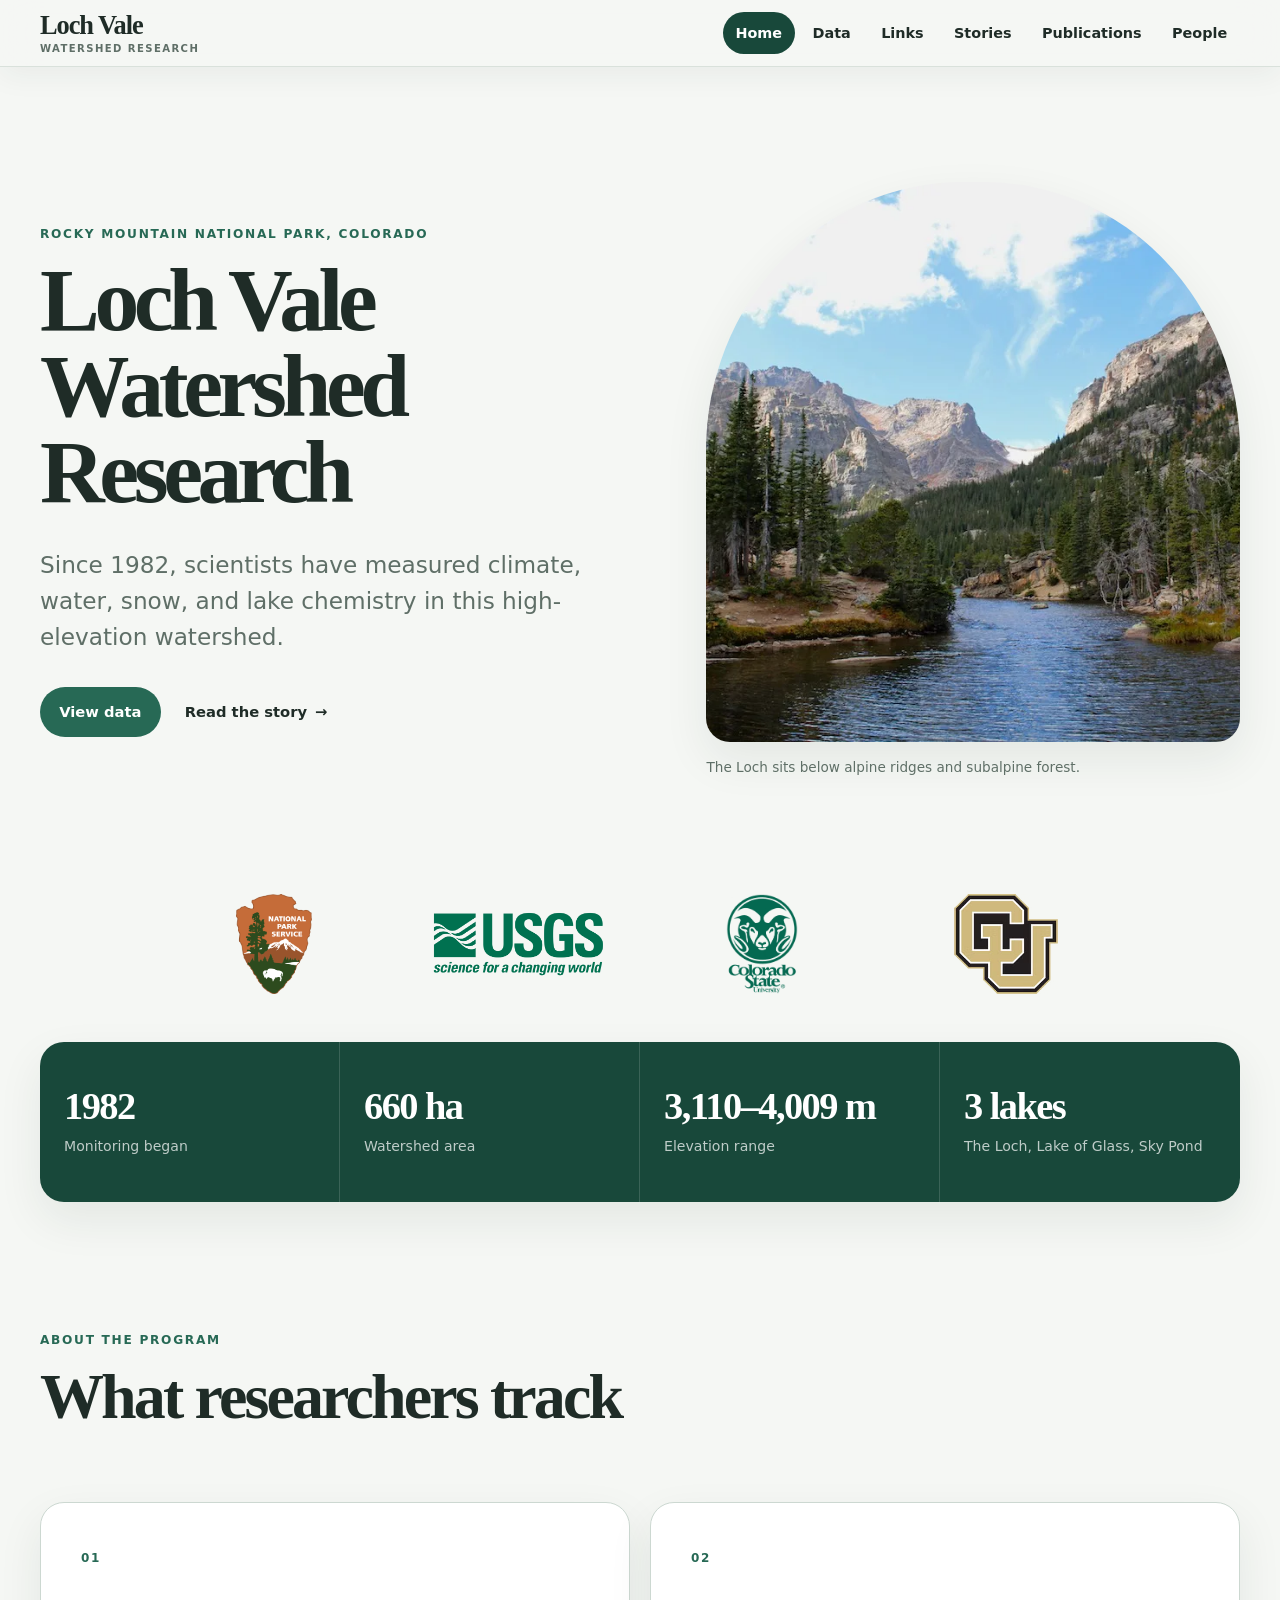
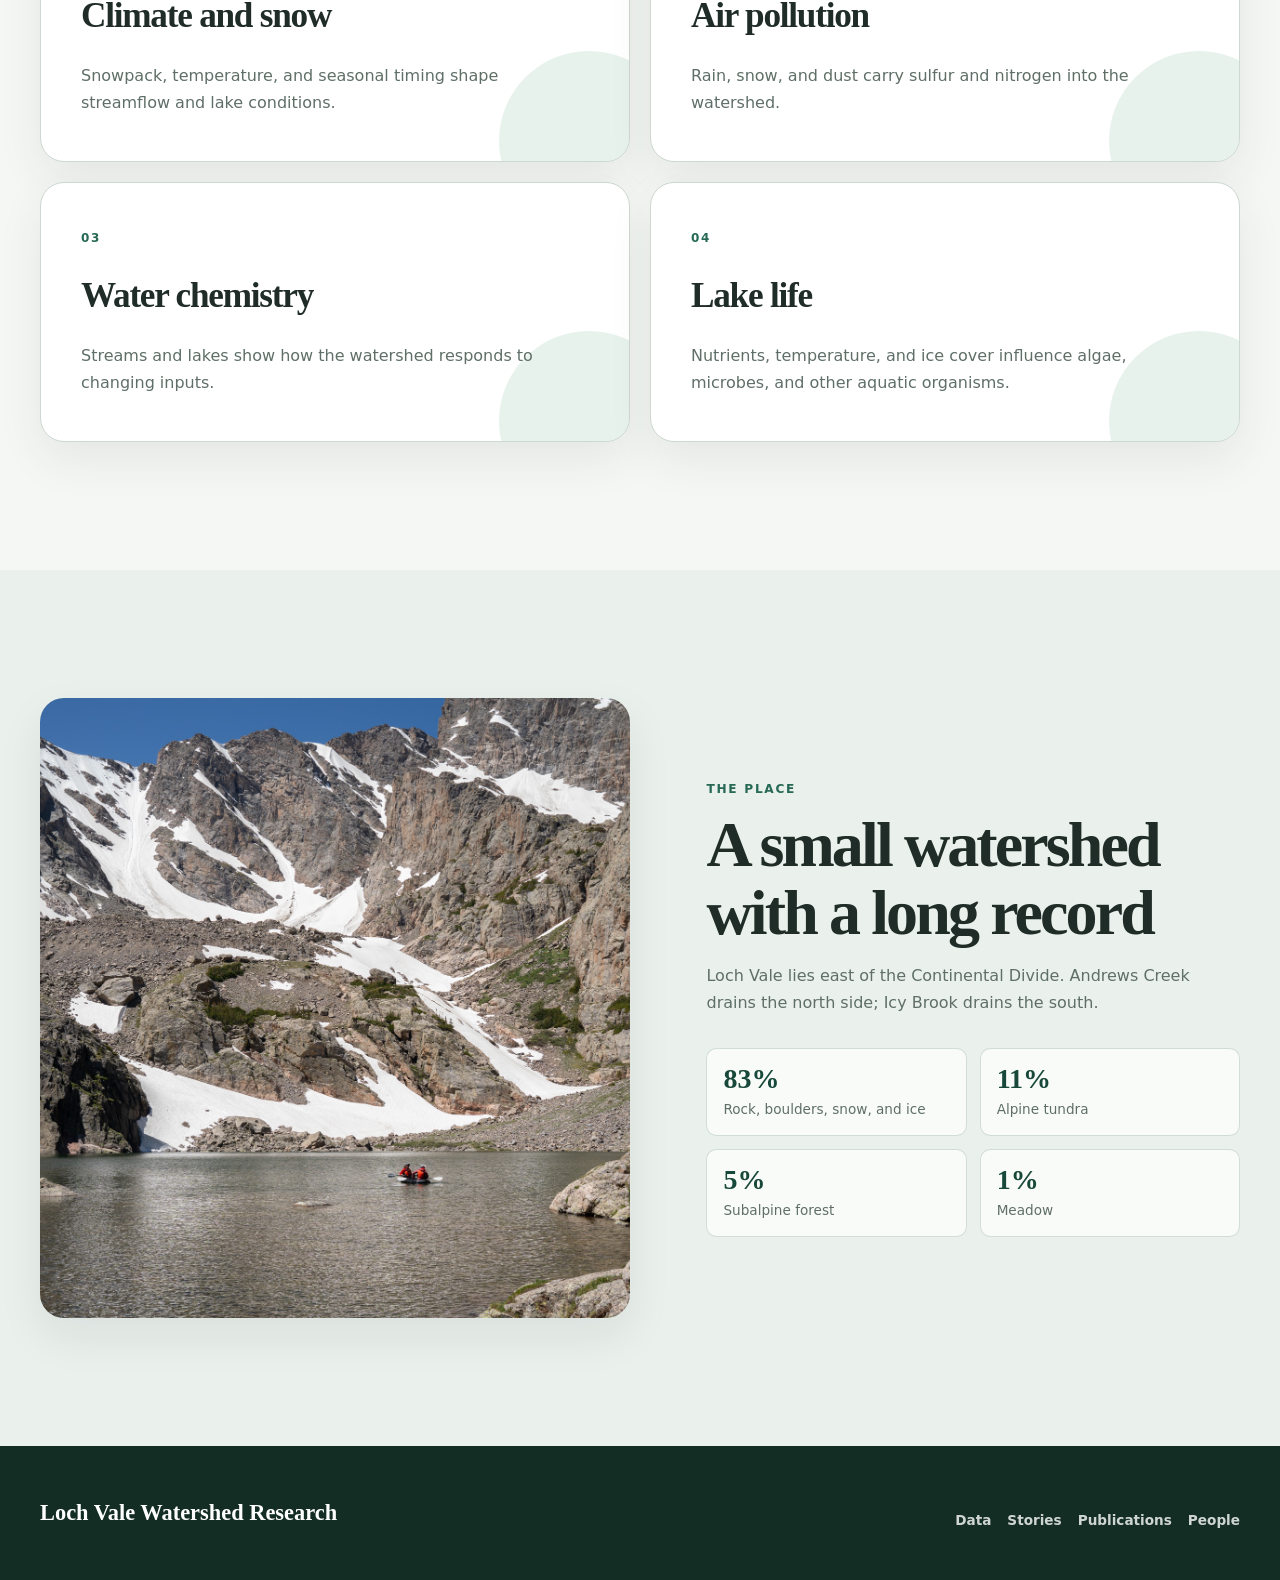
==== index.html @ 71bd090a "adding logos" ====
<!DOCTYPE html>
<html lang="en">
<head>
    <meta charset="UTF-8">
    <meta
        name="viewport"
        content="width=device-width, initial-scale=1.0"
    >

    <meta
        name="description"
        content="Loch Vale watershed research in Rocky Mountain National Park, Colorado."
    >

    <title>Loch Vale Watershed Research</title>

    <link rel="stylesheet" href="style.css">
</head>

<body>
    <header class="site-header">
        <nav class="site-nav" aria-label="Main navigation">
            <a class="site-logo" href="index.html">
                <span class="site-logo__primary">Loch Vale</span>
                <span class="site-logo__secondary">Watershed Research</span>
            </a>

            <div class="site-nav__links">
                <a class="nav-link nav-link--active" href="index.html">Home</a>
                <a class="nav-link" href="data.html">Data</a>
                <a class="nav-link" href="links.html">Links</a>
                <a class="nav-link" href="stories.html">Stories</a>
                <a class="nav-link" href="publications.html">Publications</a>
                <a class="nav-link" href="contact.html">People</a>
            </div>
        </nav>
    </header>

    <main>
        <section class="home-hero">
            <div class="home-hero__content">
                <p class="eyebrow">Rocky Mountain National Park, Colorado</p>

                <h1>Loch Vale Watershed Research</h1>

                <p class="home-hero__intro">
                    Since 1982, scientists have measured climate, water, snow,
                    and lake chemistry in this high-elevation watershed.
                </p>

                <div class="home-hero__actions">
                    <a class="button-link" href="data.html">View data</a>
                    <a class="text-link" href="stories.html">
                        Read the story
                        <span aria-hidden="true">→</span>
                    </a>
                </div>
            </div>

            <figure class="home-hero__media">
                <img
                    src="images/loch.png"
                    alt="Loch Vale surrounded by steep mountain terrain in Rocky Mountain National Park"
                >

                <figcaption>
                    The Loch sits below alpine ridges and subalpine forest.
                </figcaption>
            </figure>
        </section>

        <div class="home-partners" role="group" aria-label="Research partners">
            <img src="images/nps_logo.png" alt="National Park Service" loading="lazy">
            <img src="images/usgs_logo.png" alt="U.S. Geological Survey" loading="lazy">
            <img src="images/csu_logo.png" alt="Colorado State University" loading="lazy">
            <img src="images/cu_logo.png" alt="University of Colorado" loading="lazy">
        </div>

        <section class="home-stats" aria-label="Key facts about Loch Vale">
            <article class="home-stat">
                <span class="home-stat__value">1982</span>
                <span class="home-stat__label">Monitoring began</span>
            </article>

            <article class="home-stat">
                <span class="home-stat__value">660 ha</span>
                <span class="home-stat__label">Watershed area</span>
            </article>

            <article class="home-stat">
                <span class="home-stat__value">3,110–4,009 m</span>
                <span class="home-stat__label">Elevation range</span>
            </article>

            <article class="home-stat">
                <span class="home-stat__value">3 lakes</span>
                <span class="home-stat__label">The Loch, Lake of Glass, Sky Pond</span>
            </article>
        </section>

        <section class="home-section">
            <header class="section-heading home-section__heading">
                <p class="eyebrow">About the program</p>
                <h2>What researchers track</h2>
            </header>

            <div class="topic-card-grid">
                <article class="topic-card">
                    <span class="topic-card__number">01</span>
                    <h3>Climate and snow</h3>
                    <p>
                        Snowpack, temperature, and seasonal timing shape streamflow
                        and lake conditions.
                    </p>
                </article>

                <article class="topic-card">
                    <span class="topic-card__number">02</span>
                    <h3>Air pollution</h3>
                    <p>
                        Rain, snow, and dust carry sulfur and nitrogen into the
                        watershed.
                    </p>
                </article>

                <article class="topic-card">
                    <span class="topic-card__number">03</span>
                    <h3>Water chemistry</h3>
                    <p>
                        Streams and lakes show how the watershed responds to
                        changing inputs.
                    </p>
                </article>

                <article class="topic-card">
                    <span class="topic-card__number">04</span>
                    <h3>Lake life</h3>
                    <p>
                        Nutrients, temperature, and ice cover influence algae,
                        microbes, and other aquatic organisms.
                    </p>
                </article>
            </div>
        </section>

        <section class="home-section home-section--landscape">
            <div class="landscape-feature">
                <figure class="landscape-feature__media">
                    <img
                        src="images/rocks.jpg"
                        alt="Exposed rock and alpine terrain in the Loch Vale watershed"
                    >
                </figure>

                <div class="landscape-feature__content">
                    <p class="eyebrow">The place</p>
                    <h2>A small watershed with a long record</h2>

                    <p>
                        Loch Vale lies east of the Continental Divide. Andrews
                        Creek drains the north side; Icy Brook drains the south.
                    </p>

                    <dl class="land-cover-list">
                        <div>
                            <dt>83%</dt>
                            <dd>Rock, boulders, snow, and ice</dd>
                        </div>

                        <div>
                            <dt>11%</dt>
                            <dd>Alpine tundra</dd>
                        </div>

                        <div>
                            <dt>5%</dt>
                            <dd>Subalpine forest</dd>
                        </div>

                        <div>
                            <dt>1%</dt>
                            <dd>Meadow</dd>
                        </div>
                    </dl>
                </div>
            </div>
        </section>
    </main>

    <footer class="site-footer">
        <div class="site-footer__inner">
            <div>
                <p class="site-footer__title">Loch Vale Watershed Research</p>
            </div>

            <div class="site-footer__links">
                <a href="data.html">Data</a>
                <a href="stories.html">Stories</a>
                <a href="publications.html">Publications</a>
                <a href="contact.html">People</a>
            </div>
        </div>
    </footer>
</body>
</html>
---- style.css ----
/* === styles/base.css === */
:root {
    --color-bg: #f5f7f4;
    --color-surface: #ffffff;
    --color-surface-alt: #eaf0ec;
    --color-surface-warm: #f5efe3;

    --color-text: #1f2c27;
    --color-muted: #5f6f67;
    --color-border: #ccd8d1;

    --color-accent: #276955;
    --color-accent-dark: #18483a;
    --color-accent-soft: #dcece4;
    --color-white: #ffffff;

    --shadow-soft: 0 18px 45px rgba(28, 55, 44, 0.08);
    --shadow-header: 0 8px 30px rgba(28, 55, 44, 0.06);

    --radius-small: 0.65rem;
    --radius-medium: 1rem;
    --radius-large: 1.5rem;
    --radius-pill: 999px;

    --site-width: 1200px;
    --content-width: 760px;

    --space-section: clamp(5rem, 10vw, 9rem);

    --font-serif: Georgia, "Times New Roman", serif;
    --font-sans:
        Inter,
        system-ui,
        -apple-system,
        BlinkMacSystemFont,
        "Segoe UI",
        sans-serif;

    /* Stories aliases */
    --story-bg: var(--color-bg);
    --story-surface: var(--color-surface);
    --story-surface-alt: var(--color-surface-alt);
    --story-text: var(--color-text);
    --story-muted: var(--color-muted);
    --story-border: var(--color-border);
    --story-accent: var(--color-accent);
    --story-accent-dark: var(--color-accent-dark);
    --story-highlight: var(--color-accent-soft);
    --story-policy: #e8efe8;
    --story-shadow: var(--shadow-soft);
    --story-radius: var(--radius-medium);
    --story-max-width: var(--site-width);
}

*,
*::before,
*::after {
    box-sizing: border-box;
}

html {
    scroll-behavior: smooth;
}

body {
    min-height: 100%;
    margin: 0;
    color: var(--color-text);
    background: var(--color-bg);
    font-family: var(--font-sans);
    font-size: 1rem;
    font-weight: 400;
    line-height: 1.7;
}

body,
button,
input,
select,
textarea {
    font-family: var(--font-sans);
}

img {
    display: block;
    max-width: 100%;
    height: auto;
}

figure {
    margin: 0;
}

a {
    color: var(--color-accent-dark);
    text-decoration-thickness: 0.08em;
    text-underline-offset: 0.16em;
}

a:hover {
    color: var(--color-accent);
}

h1,
h2,
h3,
h4,
p {
    overflow-wrap: break-word;
}

button,
a {
    -webkit-tap-highlight-color: transparent;
}

::selection {
    color: var(--color-text);
    background: var(--color-accent-soft);
}

a:focus-visible,
button:focus-visible,
input:focus-visible,
select:focus-visible,
textarea:focus-visible {
    outline: 3px solid rgba(39, 105, 85, 0.35);
    outline-offset: 4px;
}

.eyebrow,
.chapter-number,
.story-bridge__label {
    margin: 0 0 0.75rem;
    color: var(--color-accent);
    font-size: 0.76rem;
    font-weight: 800;
    letter-spacing: 0.14em;
    text-transform: uppercase;
}

.section-heading {
    max-width: 800px;
}

.section-heading h2,
.story-conclusion h2 {
    margin: 0;
    font-family: var(--font-serif);
    font-size: clamp(2.4rem, 5vw, 4.6rem);
    line-height: 1.05;
    letter-spacing: -0.045em;
}

.section-lead {
    margin: 1.5rem 0 0;
    color: var(--color-muted);
    font-size: clamp(1.08rem, 2vw, 1.35rem);
}

/* === styles/layout.css === */
.site-header {
    position: sticky;
    top: 0;
    z-index: 1000;
    padding: 0.75rem 1rem;
    background: rgba(245, 247, 244, 0.9);
    border-bottom: 1px solid rgba(204, 216, 209, 0.7);
    box-shadow: var(--shadow-header);
    backdrop-filter: blur(18px);
}

.site-nav {
    display: flex;
    width: min(100%, var(--site-width));
    margin-inline: auto;
    align-items: center;
    justify-content: space-between;
    gap: 2rem;
}

.site-logo {
    display: inline-flex;
    flex-direction: column;
    flex-shrink: 0;
    color: var(--color-text);
    line-height: 1;
    text-decoration: none;
}

.site-logo:hover {
    color: var(--color-text);
}

.site-logo__primary {
    font-family: var(--font-serif);
    font-size: 1.65rem;
    font-weight: 700;
    letter-spacing: -0.04em;
}

.site-logo__secondary {
    margin-top: 0.35rem;
    color: var(--color-muted);
    font-size: 0.63rem;
    font-weight: 800;
    letter-spacing: 0.14em;
    text-transform: uppercase;
}

.site-nav__links {
    display: flex;
    align-items: center;
    gap: 0.3rem;
}

.nav-link {
    padding: 0.55rem 0.8rem;
    color: var(--color-text);
    border-radius: var(--radius-pill);
    font-size: 0.9rem;
    font-weight: 700;
    text-decoration: none;
    transition:
        color 160ms ease,
        background-color 160ms ease,
        transform 160ms ease;
}

.nav-link:hover,
.nav-link:focus-visible {
    color: var(--color-accent-dark);
    background: var(--color-accent-soft);
}

.nav-link--active {
    color: var(--color-white);
    background: var(--color-accent-dark);
}

.nav-link--active:hover,
.nav-link--active:focus-visible {
    color: var(--color-white);
    background: var(--color-accent);
}

.page-container {
    width: min(calc(100% - 2rem), var(--site-width));
    margin: 0 auto;
    padding-block: 4rem 7rem;
}

.page-header {
    max-width: 800px;
    margin-bottom: 3rem;
}

.page-title {
    margin: 0;
    font-family: var(--font-serif);
    font-size: clamp(2.7rem, 6vw, 5.4rem);
    line-height: 1;
    letter-spacing: -0.05em;
}

.page-intro {
    margin-top: 1.5rem;
    color: var(--color-muted);
    font-size: clamp(1.05rem, 2vw, 1.3rem);
}

.site-footer {
    padding: 3rem 1rem;
    background: #132d25;
}

.site-footer__inner {
    display: flex;
    width: min(100%, var(--site-width));
    margin-inline: auto;
    align-items: flex-end;
    justify-content: space-between;
    gap: 2rem;
}

.site-footer__title {
    margin: 0;
    color: var(--color-white);
    font-family: var(--font-serif);
    font-size: 1.4rem;
    font-weight: 700;
}

.site-footer__text {
    max-width: 32rem;
    margin: 0.5rem 0 0;
    color: rgba(255, 255, 255, 0.6);
    font-size: 0.88rem;
}

.site-footer__links {
    display: flex;
    flex-wrap: wrap;
    gap: 1rem;
}

.site-footer__links a {
    color: rgba(255, 255, 255, 0.8);
    font-size: 0.85rem;
    font-weight: 700;
    text-decoration: none;
}

.site-footer__links a:hover {
    color: var(--color-white);
}

/* Temporary support for pages using the old navbar */

.navbar-container {
    position: sticky;
    top: 0;
    z-index: 1000;
    display: flex;
    width: 100%;
    min-height: 72px;
    padding: 0.75rem max(1rem, calc((100vw - var(--site-width)) / 2));
    align-items: center;
    justify-content: space-between;
    gap: 2rem;
    background: rgba(245, 247, 244, 0.92);
    border-bottom: 1px solid var(--color-border);
    box-shadow: var(--shadow-header);
    backdrop-filter: blur(18px);
}

.navbar {
    flex: initial;
}

.navbar.left,
.navbar.right {
    margin: 0;
}

.logo {
    margin: 0;
    color: var(--color-text);
    font-family: var(--font-serif);
    font-size: 1.75rem;
    letter-spacing: -0.04em;
}

.navbar.right {
    display: flex;
    gap: 0.3rem;
    justify-content: flex-end;
}

.navbar .nav-link {
    font-family: var(--font-sans);
    font-size: 0.9rem;
}

/* === styles/components.css === */
.button-link {
    display: inline-flex;
    min-height: 48px;
    padding: 0.8rem 1.2rem;
    align-items: center;
    justify-content: center;
    color: var(--color-white) !important;
    background: var(--color-accent);
    border-radius: var(--radius-pill);
    font-size: 0.92rem;
    font-weight: 800;
    text-decoration: none;
    transition:
        background-color 160ms ease,
        transform 160ms ease,
        box-shadow 160ms ease;
}

.button-link:hover,
.button-link:focus-visible {
    color: var(--color-white);
    background: var(--color-accent-dark);
    box-shadow: 0 10px 25px rgba(24, 72, 58, 0.18);
    transform: translateY(-1px);
}

.text-link {
    display: inline-flex;
    gap: 0.5rem;
    align-items: center;
    color: var(--color-text);
    font-size: 0.92rem;
    font-weight: 800;
    text-decoration: none;
}

.text-link span {
    transition: transform 160ms ease;
}

.text-link:hover span {
    transform: translateX(4px);
}

.card {
    background: var(--color-surface);
    border: 1px solid var(--color-border);
    border-radius: var(--radius-large);
    box-shadow: var(--shadow-soft);
}

.plot-grid {
    display: grid;
    gap: 1.5rem;
    margin-block: 4rem;
}

.plot-grid--three {
    grid-template-columns: repeat(3, minmax(0, 1fr));
}

.plot-grid--two {
    grid-template-columns: repeat(2, minmax(0, 1fr));
}

.plot-card,
.feature-plot,
.policy-callout,
.finding-card {
    background: var(--color-surface);
    border: 1px solid var(--color-border);
    border-radius: var(--radius-medium);
    box-shadow: var(--shadow-soft);
}

.plot-card {
    overflow: hidden;
}

.plot-card__header,
.plot-explanation {
    padding-inline: 1.4rem;
}

.plot-card__header {
    padding-top: 1.4rem;
    padding-bottom: 1rem;
}

.plot-card__header h3 {
    margin: 0;
    font-size: 1.15rem;
}

.plot-card__header p {
    margin: 0.25rem 0 0;
    color: var(--color-muted);
    font-size: 0.9rem;
}

.plot-explanation {
    margin: 0;
    padding-block: 1.25rem 1.5rem;
    color: var(--color-muted);
    font-size: 0.95rem;
}

.plot-placeholder {
    display: grid;
    min-height: 300px;
    padding: 1rem;
    place-items: center;
    color: var(--color-muted);
    background:
        linear-gradient(var(--color-border) 1px, transparent 1px),
        linear-gradient(90deg, var(--color-border) 1px, transparent 1px),
        #f8faf8;
    background-size: 40px 40px;
    border-block: 1px solid var(--color-border);
    text-align: center;
}

.plot-placeholder span {
    max-width: 20rem;
    padding: 0.75rem 1rem;
    background: rgba(255, 255, 255, 0.92);
    border: 1px solid var(--color-border);
    border-radius: var(--radius-pill);
    font-size: 0.9rem;
    font-weight: 700;
}

.plot-placeholder--wide {
    min-height: 500px;
    border: 1px solid var(--color-border);
    border-radius: calc(var(--radius-medium) - 0.25rem);
}

.feature-plot {
    margin-block: 4rem;
    padding: clamp(1.25rem, 4vw, 2.5rem);
}

.feature-plot__intro {
    max-width: 760px;
    margin-bottom: 2rem;
}

.feature-plot__intro p:last-child {
    color: var(--color-muted);
}

.policy-key {
    margin-top: 1.5rem;
    padding: 1.25rem;
    background: var(--color-surface-alt);
    border-radius: 0.75rem;
}

.policy-key h4 {
    margin: 0 0 0.75rem;
}

.policy-key ul {
    display: flex;
    flex-wrap: wrap;
    gap: 0.5rem 1.5rem;
    margin: 0;
    padding-left: 1.25rem;
}

iframe {
    width: 100%;
    max-width: 100%;
    margin-top: 2rem;
    border: 0;
    border-radius: var(--radius-medium);
    box-shadow: var(--shadow-soft);
}

/* === styles/home.css === */
.home-hero {
    display: grid;
    width: min(calc(100% - 2rem), var(--site-width));
    margin-inline: auto;
    padding-block: clamp(4rem, 9vw, 8rem);
    grid-template-columns: minmax(0, 1.05fr) minmax(340px, 0.95fr);
    gap: clamp(2.5rem, 6vw, 6rem);
    align-items: center;
}

.home-hero__content h1 {
    max-width: 12ch;
    margin: 0;
    font-family: var(--font-serif);
    font-size: clamp(3.2rem, 7vw, 6.4rem);
    font-weight: 700;
    line-height: 0.96;
    letter-spacing: -0.06em;
}

.home-hero__intro {
    max-width: 42rem;
    margin: 2rem 0 0;
    color: var(--color-muted);
    font-size: clamp(1.12rem, 2vw, 1.45rem);
    line-height: 1.55;
}

.home-hero__actions {
    display: flex;
    flex-wrap: wrap;
    gap: 1rem 1.5rem;
    align-items: center;
    margin-top: 2rem;
}

.home-hero__media img {
    width: 100%;
    min-height: 560px;
    object-fit: cover;
    border-radius: 48% 48% var(--radius-large) var(--radius-large);
    box-shadow: var(--shadow-soft);
}

.home-hero__media figcaption {
    margin-top: 0.85rem;
    color: var(--color-muted);
    font-size: 0.85rem;
}

.home-partners {
    display: flex;
    width: min(calc(100% - 2rem), var(--site-width));
    margin: 0 auto 3rem;
    flex-wrap: wrap;
    align-items: center;
    justify-content: center;
    gap: clamp(1.5rem, 5vw, 4rem);
}

.home-partners img {
    width: clamp(100px, 18vw, 180px);
    height: 100px;
    object-fit: contain;
}

.home-stats {
    display: grid;
    width: min(calc(100% - 2rem), var(--site-width));
    margin-inline: auto;
    grid-template-columns: repeat(4, minmax(0, 1fr));
    background: var(--color-accent-dark);
    border-radius: var(--radius-large);
    box-shadow: var(--shadow-soft);
    overflow: hidden;
}

.home-stat {
    display: flex;
    min-height: 160px;
    padding: 1.5rem;
    flex-direction: column;
    justify-content: center;
    border-right: 1px solid rgba(255, 255, 255, 0.15);
}

.home-stat:last-child {
    border-right: 0;
}

.home-stat__value {
    color: var(--color-white);
    font-family: var(--font-serif);
    font-size: clamp(1.8rem, 3vw, 2.7rem);
    font-weight: 700;
    line-height: 1;
    letter-spacing: -0.04em;
}

.home-stat__label {
    margin-top: 0.7rem;
    color: rgba(255, 255, 255, 0.72);
    font-size: 0.88rem;
    line-height: 1.5;
}

.home-section {
    width: min(calc(100% - 2rem), var(--site-width));
    margin-inline: auto;
    padding-block: var(--space-section);
}

.home-section__heading {
    margin-bottom: clamp(2.5rem, 6vw, 4.5rem);
}

.home-intro-grid {
    display: grid;
    grid-template-columns: minmax(0, 1.4fr) minmax(300px, 0.6fr);
    gap: clamp(1.5rem, 5vw, 4rem);
    align-items: start;
}

.home-copy-card {
    padding: clamp(1.5rem, 4vw, 3rem);
    background: var(--color-surface);
    border: 1px solid var(--color-border);
    border-radius: var(--radius-large);
    box-shadow: var(--shadow-soft);
}

.home-copy-card p:first-child {
    margin-top: 0;
}

.home-copy-card p:last-child {
    margin-bottom: 0;
}

.home-copy-card--large {
    font-size: 1.03rem;
}

.home-callout {
    position: sticky;
    top: 7rem;
    padding: clamp(1.5rem, 4vw, 2.4rem);
    background: var(--color-accent-soft);
    border-radius: var(--radius-large);
}

.home-callout blockquote {
    margin: 0;
    font-family: var(--font-serif);
    font-size: clamp(1.55rem, 3vw, 2.25rem);
    line-height: 1.2;
    letter-spacing: -0.035em;
}

.home-callout p:last-child {
    margin-bottom: 0;
    color: var(--color-muted);
    font-size: 0.92rem;
}

.home-section--landscape {
    width: 100%;
    padding-inline: max(1rem, calc((100vw - var(--site-width)) / 2));
    background: var(--color-surface-alt);
}

.landscape-feature {
    display: grid;
    grid-template-columns: minmax(0, 1.05fr) minmax(0, 0.95fr);
    gap: clamp(2rem, 6vw, 6rem);
    align-items: center;
}

.landscape-feature__media img {
    width: 100%;
    min-height: 620px;
    object-fit: cover;
    border-radius: var(--radius-large);
    box-shadow: var(--shadow-soft);
}

.landscape-feature__content h2 {
    margin: 0;
    font-family: var(--font-serif);
    font-size: clamp(2.4rem, 5vw, 4.4rem);
    line-height: 1.05;
    letter-spacing: -0.045em;
}

.landscape-feature__content > p:not(.eyebrow) {
    color: var(--color-muted);
}

.land-cover-list {
    display: grid;
    grid-template-columns: repeat(2, minmax(0, 1fr));
    gap: 0.8rem;
    margin: 2rem 0 0;
}

.land-cover-list div {
    padding: 1rem;
    background: rgba(255, 255, 255, 0.7);
    border: 1px solid rgba(204, 216, 209, 0.85);
    border-radius: var(--radius-small);
}

.land-cover-list dt {
    color: var(--color-accent-dark);
    font-family: var(--font-serif);
    font-size: 1.75rem;
    font-weight: 700;
    line-height: 1;
}

.land-cover-list dd {
    margin: 0.45rem 0 0;
    color: var(--color-muted);
    font-size: 0.85rem;
    line-height: 1.4;
}

.topic-card-grid {
    display: grid;
    grid-template-columns: repeat(2, minmax(0, 1fr));
    gap: 1.25rem;
}

.topic-card {
    position: relative;
    min-height: 260px;
    padding: clamp(1.5rem, 4vw, 2.5rem);
    background: var(--color-surface);
    border: 1px solid var(--color-border);
    border-radius: var(--radius-large);
    box-shadow: var(--shadow-soft);
    overflow: hidden;
}

.topic-card::after {
    position: absolute;
    right: -50px;
    bottom: -70px;
    width: 180px;
    height: 180px;
    background: var(--color-accent-soft);
    border-radius: 50%;
    content: "";
    opacity: 0.65;
}

.topic-card__number {
    color: var(--color-accent);
    font-size: 0.75rem;
    font-weight: 800;
    letter-spacing: 0.14em;
}

.topic-card h3 {
    position: relative;
    z-index: 1;
    margin: 1rem 0 0;
    font-family: var(--font-serif);
    font-size: clamp(1.5rem, 3vw, 2.2rem);
    letter-spacing: -0.035em;
}

.topic-card p {
    position: relative;
    z-index: 1;
    max-width: 32rem;
    margin-bottom: 0;
    color: var(--color-muted);
}

.home-explore {
    display: grid;
    width: min(calc(100% - 2rem), var(--site-width));
    margin: 0 auto var(--space-section);
    padding: clamp(2rem, 6vw, 4rem);
    grid-template-columns: minmax(0, 0.85fr) minmax(0, 1.15fr);
    gap: clamp(2rem, 6vw, 5rem);
    color: var(--color-white);
    background: var(--color-accent-dark);
    border-radius: var(--radius-large);
    box-shadow: var(--shadow-soft);
}

.home-explore__intro h2 {
    margin: 0;
    font-family: var(--font-serif);
    font-size: clamp(2.3rem, 5vw, 4.2rem);
    line-height: 1.04;
    letter-spacing: -0.045em;
}

.home-explore__intro p:not(.eyebrow) {
    color: rgba(255, 255, 255, 0.72);
}

.home-explore .eyebrow {
    color: #9ed3bd;
}

.home-explore__links {
    display: flex;
    flex-direction: column;
}

.explore-link {
    display: flex;
    padding: 1.1rem 0;
    align-items: center;
    justify-content: space-between;
    gap: 1.5rem;
    color: var(--color-white);
    border-bottom: 1px solid rgba(255, 255, 255, 0.17);
    text-decoration: none;
}

.explore-link:first-child {
    border-top: 1px solid rgba(255, 255, 255, 0.17);
}

.explore-link:hover {
    color: var(--color-white);
}

.explore-link > span:first-child {
    display: flex;
    flex-direction: column;
    color: rgba(255, 255, 255, 0.66);
    font-size: 0.86rem;
}

.explore-link strong {
    color: var(--color-white);
    font-family: var(--font-serif);
    font-size: 1.25rem;
}

.explore-link > span:last-child {
    font-size: 1.35rem;
    transition: transform 160ms ease;
}

.explore-link:hover > span:last-child {
    transform: translate(4px, -4px);
}

/* === styles/stories.css === */
.story-page {
    color: var(--story-text);
    background: var(--story-bg);
    font-family: var(--font-sans);
    line-height: 1.7;
}

.story-page img {
    width: 100%;
    height: auto;
}

.story-page a {
    color: var(--story-accent-dark);
}

.story-hero,
.story-section,
.story-nav {
    width: min(calc(100% - 2rem), var(--story-max-width));
    margin-inline: auto;
}

.story-hero {
    display: grid;
    grid-template-columns: minmax(0, 1fr) minmax(320px, 0.9fr);
    gap: clamp(2rem, 5vw, 5rem);
    align-items: center;
    padding-block: clamp(4rem, 9vw, 8rem);
}

.story-hero h1 {
    max-width: 11ch;
    margin: 0;
    font-family: var(--font-serif);
    font-size: clamp(3rem, 8vw, 6.75rem);
    line-height: 0.95;
    letter-spacing: -0.055em;
}

.story-hero__intro {
    max-width: 42rem;
    margin-top: 2rem;
    font-size: clamp(1.2rem, 2vw, 1.55rem);
    line-height: 1.5;
}

.story-hero__summary {
    max-width: 42rem;
    color: var(--story-muted);
}

.story-hero__media img {
    min-height: 520px;
    object-fit: cover;
    border-radius: 45% 45% 1rem 1rem;
    box-shadow: var(--story-shadow);
}

.story-hero__media figcaption,
.story-photo figcaption {
    margin-top: 0.75rem;
    color: var(--story-muted);
    font-size: 0.9rem;
}

.story-nav {
    position: sticky;
    top: 6rem;
    z-index: 20;
    display: flex;
    flex-wrap: wrap;
    gap: 0.5rem;
    justify-content: center;
    padding: 0.75rem;
    background: rgba(255, 255, 255, 0.9);
    border: 1px solid var(--story-border);
    border-radius: var(--radius-pill);
    box-shadow: var(--story-shadow);
    backdrop-filter: blur(12px);
}

.story-nav a {
    padding: 0.55rem 1rem;
    color: var(--story-text);
    border-radius: var(--radius-pill);
    font-size: 0.9rem;
    font-weight: 700;
    text-decoration: none;
}

.story-nav a:hover,
.story-nav a:focus-visible {
    color: var(--color-white);
    background: var(--story-accent);
}

.story-section {
    padding-block: var(--space-section);
    scroll-margin-top: 8rem;
}

.story-section--alternate {
    position: relative;
}

.story-section--alternate::before {
    position: absolute;
    z-index: -1;
    inset: 0 50%;
    width: 100vw;
    background: var(--story-surface-alt);
    content: "";
    transform: translateX(-50%);
}

.story-layout {
    display: grid;
    grid-template-columns: repeat(2, minmax(0, 1fr));
    gap: clamp(2rem, 6vw, 5rem);
    align-items: center;
    margin-block: 4rem;
}

.story-layout--media-text .story-photo {
    order: -1;
}

.story-copy h3,
.feature-plot h3,
.policy-callout h3,
.finding-card h3 {
    margin-top: 0;
    font-family: var(--font-serif);
    font-size: clamp(1.65rem, 3vw, 2.5rem);
    line-height: 1.15;
}

.story-photo img {
    min-height: 380px;
    object-fit: cover;
    border-radius: var(--story-radius);
    box-shadow: var(--story-shadow);
}

.source-excerpt {
    margin: 2rem 0;
    padding: 1.5rem 1.75rem;
    background: var(--story-highlight);
    border-left: 5px solid var(--story-accent);
    border-radius: 0 var(--story-radius) var(--story-radius) 0;
}

.source-excerpt p {
    margin-top: 0;
    font-family: var(--font-serif);
    font-size: 1.1rem;
}

.source-excerpt cite {
    color: var(--story-muted);
    font-size: 0.9rem;
}

.story-bridge {
    margin-block: 5rem 0;
    padding: clamp(1.5rem, 4vw, 2.5rem);
    color: var(--color-white);
    background: var(--story-accent-dark);
    border-radius: var(--story-radius);
}

.story-bridge p {
    max-width: 850px;
}

.story-bridge a {
    display: inline-flex;
    margin-top: 0.5rem;
    color: var(--color-white);
    font-weight: 800;
}

.story-bridge__citation {
    color: rgba(255, 255, 255, 0.78);
    font-size: 0.95rem;
}

.policy-callout {
    display: grid;
    grid-template-columns: 0.8fr 1.2fr;
    gap: 3rem;
    margin-block: 4rem;
    padding: clamp(1.5rem, 5vw, 3rem);
    background: var(--story-policy);
}

.stat-list {
    display: grid;
    grid-template-columns: repeat(3, minmax(0, 1fr));
    gap: 1rem;
    margin-block: 2rem;
}

.stat-list div {
    padding: 1rem;
    background: rgba(255, 255, 255, 0.7);
    border-radius: 0.75rem;
}

.stat-list dt {
    color: var(--story-muted);
    font-size: 0.8rem;
    font-weight: 700;
    text-transform: uppercase;
}

.stat-list dd {
    margin: 0.35rem 0 0;
    font-size: 1.15rem;
    font-weight: 800;
}

.figure-source,
.internal-note {
    color: var(--story-muted);
    font-size: 0.88rem;
}

.internal-note {
    margin: 0 1.4rem 1.5rem;
    padding: 0.8rem 1rem;
    background: #fff7d8;
    border: 1px dashed #b69b36;
    border-radius: 0.6rem;
}

.finding-card {
    display: grid;
    grid-template-columns: minmax(140px, 0.4fr) minmax(0, 1.6fr);
    gap: clamp(1.5rem, 5vw, 4rem);
    align-items: center;
    margin-block: 4rem;
    padding: clamp(1.5rem, 5vw, 3.5rem);
}

.finding-card__number {
    color: var(--story-accent);
    font-family: var(--font-serif);
    font-size: clamp(4rem, 10vw, 8rem);
    font-weight: 700;
    line-height: 1;
    text-align: center;
}

.finding-card__number sub {
    font-size: 0.45em;
}

.story-conclusion {
    margin-top: 6rem;
    padding: clamp(2rem, 6vw, 4rem);
    background: var(--story-highlight);
    border-radius: var(--story-radius);
}

.story-conclusion p {
    max-width: 850px;
}

/* === styles/pages.css === */
.pub-title,
.data-title {
    color: var(--color-accent-dark);
}

.contact-container {
    display: flex;
    gap: 1.5rem;
    margin-bottom: 1.5rem;
    padding: 1.25rem;
    align-items: center;
    background: var(--color-surface);
    border: 1px solid var(--color-border);
    border-radius: var(--radius-medium);
    box-shadow: var(--shadow-soft);
}

.contact-img {
    width: 160px;
    aspect-ratio: 1;
    object-fit: cover;
    border-radius: var(--radius-medium);
}

.contact-name {
    margin-left: 0;
}

.contact-affiliations {
    display: flex;
    flex-wrap: wrap;
    align-items: center;
    gap: 1rem;
}

.contact-affiliations img {
    width: 110px;
    height: 65px;
    object-fit: contain;
}

/* Temporary old homepage support */

.overview-section,
.row-container {
    display: flow-root;
    margin-bottom: 4rem;
}

.left-pic,
.right-pic {
    width: min(50%, 620px);
    margin-bottom: 1rem;
    border-radius: var(--radius-medium);
    box-shadow: var(--shadow-soft);
}

.left-pic {
    float: left;
    margin-right: 2rem;
}

.right-pic {
    float: right;
    margin-left: 2rem;
}

.publication-tools {
    display: flex;
    width: min(100% - clamp(2rem, 8vw, 7rem), 1120px);
    margin: 2rem auto 2rem;
    padding: clamp(1.25rem, 3vw, 2rem);
    align-items: end;
    justify-content: space-between;
    gap: 1.5rem;
    background: var(--color-accent-soft);
    border: 1px solid var(--color-border);
    border-radius: var(--radius-large);
}

.publication-search {
    display: block;
    width: min(100%, 680px);
}

.publication-search__label {
    display: block;
    margin-bottom: 0.6rem;
    color: var(--color-accent-dark);
    font-size: 0.78rem;
    font-weight: 800;
    letter-spacing: 0.12em;
    text-transform: uppercase;
}

.publication-search__field {
    display: flex;
    min-height: 54px;
    padding: 0 1rem;
    align-items: center;
    gap: 0.75rem;
    color: var(--color-muted);
    background: var(--color-surface);
    border: 1px solid var(--color-border);
    border-radius: var(--radius-pill);
    transition:
        border-color 160ms ease,
        box-shadow 160ms ease;
}

.publication-search__field:focus-within {
    border-color: var(--color-accent);
    box-shadow: 0 0 0 4px rgba(39, 105, 85, 0.12);
}

.publication-search__field input {
    width: 100%;
    padding: 0;
    color: var(--color-text);
    background: transparent;
    border: 0;
    outline: 0;
    font-size: 1rem;
}

.publication-search__field input::placeholder {
    color: #829087;
}

.publication-search__field input::-webkit-search-cancel-button {
    display: none;
}

.publication-tools__status {
    display: flex;
    min-width: max-content;
    align-items: center;
    gap: 1rem;
}

.publication-tools__status p {
    margin: 0;
    color: var(--color-muted);
    font-size: 0.9rem;
    font-weight: 700;
}

.publication-clear-button {
    padding: 0;
    color: var(--color-accent-dark);
    background: transparent;
    border: 0;
    font-size: 0.9rem;
    font-weight: 800;
    text-decoration: underline;
    text-underline-offset: 0.2em;
    cursor: pointer;
}

.publication-clear-button:hover {
    color: var(--color-accent);
}

#publications-container {
    display: grid;
    width: min(100% - clamp(2rem, 8vw, 7rem), 1120px);
    margin-inline: auto;
    gap: 1.25rem;
}

.publication-card {
    padding: clamp(1.4rem, 4vw, 2.25rem);
    background: var(--color-surface);
    border: 1px solid var(--color-border);
    border-radius: var(--radius-large);
    box-shadow: var(--shadow-soft);
}

.publication-card__date {
    margin: 0 0 0.55rem;
    color: var(--color-accent);
    font-size: 0.78rem;
    font-weight: 800;
    letter-spacing: 0.11em;
    text-transform: uppercase;
}

.publication-card__title {
    margin: 0;
    font-family: var(--font-serif);
    font-size: clamp(1.35rem, 3vw, 2rem);
    line-height: 1.2;
    letter-spacing: -0.025em;
}

.publication-card__title a {
    color: var(--color-text);
    text-decoration: none;
}

.publication-card__title a:hover {
    color: var(--color-accent);
}

.publication-card__description {
    max-width: 850px;
    margin: 1rem 0 0;
    color: var(--color-muted);
}

.publication-card__metadata {
    display: grid;
    gap: 0.75rem;
    margin: 1.5rem 0 0;
}

.publication-card__metadata div {
    display: grid;
    grid-template-columns: 80px minmax(0, 1fr);
    gap: 1rem;
}

.publication-card__metadata dt {
    color: var(--color-accent-dark);
    font-size: 0.75rem;
    font-weight: 800;
    letter-spacing: 0.1em;
    text-transform: uppercase;
}

.publication-card__metadata dd {
    margin: 0;
    color: var(--color-muted);
    font-size: 0.9rem;
}

.publication-empty-state {
    padding: clamp(2rem, 6vw, 5rem);
    background: var(--color-surface);
    border: 1px dashed var(--color-border);
    border-radius: var(--radius-large);
    text-align: center;
}

.publication-empty-state h2 {
    margin: 0;
    font-family: var(--font-serif);
    font-size: 2rem;
}

.publication-empty-state p {
    margin: 0.75rem 0 0;
    color: var(--color-muted);
}

@media (max-width: 760px) {
    .publication-tools {
        align-items: stretch;
        flex-direction: column;
    }

    .publication-tools__status {
        justify-content: space-between;
    }

    .publication-card__metadata div {
        grid-template-columns: 1fr;
        gap: 0.2rem;
    }
}

/* === styles/responsive.css === */
@media (max-width: 1000px) {
    .site-nav {
        align-items: flex-start;
    }

    .site-nav__links {
        max-width: 650px;
        flex-wrap: wrap;
        justify-content: flex-end;
    }

    .home-hero,
    .landscape-feature,
    .home-explore {
        grid-template-columns: 1fr;
    }

    .home-hero__content h1 {
        max-width: 13ch;
    }

    .home-hero__media img {
        min-height: 460px;
        border-radius: var(--radius-large);
    }

    .home-stats {
        grid-template-columns: repeat(2, minmax(0, 1fr));
    }

    .home-stat:nth-child(2) {
        border-right: 0;
    }

    .home-stat:nth-child(-n + 2) {
        border-bottom: 1px solid rgba(255, 255, 255, 0.15);
    }

    .home-intro-grid {
        grid-template-columns: 1fr;
    }

    .home-callout {
        position: static;
    }

    .landscape-feature__media img {
        min-height: 480px;
    }

    .story-hero,
    .story-layout,
    .policy-callout,
    .finding-card {
        grid-template-columns: 1fr;
    }

    .story-hero__media img {
        min-height: 380px;
    }

    .plot-grid--three {
        grid-template-columns: 1fr;
    }

    .story-layout--media-text .story-photo {
        order: initial;
    }

    .finding-card__number {
        text-align: left;
    }
}

@media (max-width: 760px) {
    .site-header {
        position: static;
        padding-inline: 0.75rem;
    }

    .site-nav {
        flex-direction: column;
        gap: 1rem;
    }

    .site-nav__links {
        width: 100%;
        justify-content: flex-start;
    }

    .nav-link {
        padding: 0.48rem 0.7rem;
        font-size: 0.82rem;
    }

    .navbar-container {
        position: static;
        flex-direction: column;
        align-items: flex-start;
    }

    .navbar.right {
        flex-wrap: wrap;
        justify-content: flex-start;
    }

    .home-hero,
    .home-section,
    .home-stats,
    .home-explore,
    .story-hero,
    .story-section,
    .story-nav,
    .page-container {
        width: min(calc(100% - 1.25rem), var(--site-width));
    }

    .home-hero {
        padding-top: 3rem;
    }

    .home-hero__content h1 {
        font-size: clamp(3rem, 14vw, 4.7rem);
    }

    .home-hero__media img {
        min-height: 360px;
    }

    .home-stats {
        grid-template-columns: 1fr;
    }

    .home-stat {
        min-height: 130px;
        border-right: 0;
        border-bottom: 1px solid rgba(255, 255, 255, 0.15);
    }

    .home-stat:last-child {
        border-bottom: 0;
    }

    .topic-card-grid,
    .plot-grid--two,
    .stat-list,
    .land-cover-list {
        grid-template-columns: 1fr;
    }

    .landscape-feature__media img {
        min-height: 360px;
    }

    .site-footer__inner {
        flex-direction: column;
        align-items: flex-start;
    }

    .story-nav {
        position: static;
        justify-content: flex-start;
        border-radius: var(--story-radius);
    }

    .story-nav a {
        flex: 1 1 auto;
        text-align: center;
    }

    .plot-placeholder--wide {
        min-height: 350px;
    }

    .policy-key ul {
        display: block;
    }

    .contact-container {
        align-items: flex-start;
    }

    .contact-img {
        width: 120px;
    }
}

@media (max-width: 520px) {
    .home-hero__actions {
        align-items: flex-start;
        flex-direction: column;
    }

    .topic-card {
        min-height: auto;
    }

    .contact-container {
        flex-direction: column;
    }

    .contact-img {
        width: 100%;
        max-height: 360px;
    }

    .left-pic,
    .right-pic {
        float: none;
        width: 100%;
        margin: 0 0 1.5rem;
    }
}

@media (prefers-reduced-motion: reduce) {
    html {
        scroll-behavior: auto;
    }

    *,
    *::before,
    *::after {
        scroll-behavior: auto !important;
        transition-duration: 0.01ms !important;
        animation-duration: 0.01ms !important;
        animation-iteration-count: 1 !important;
    }
}
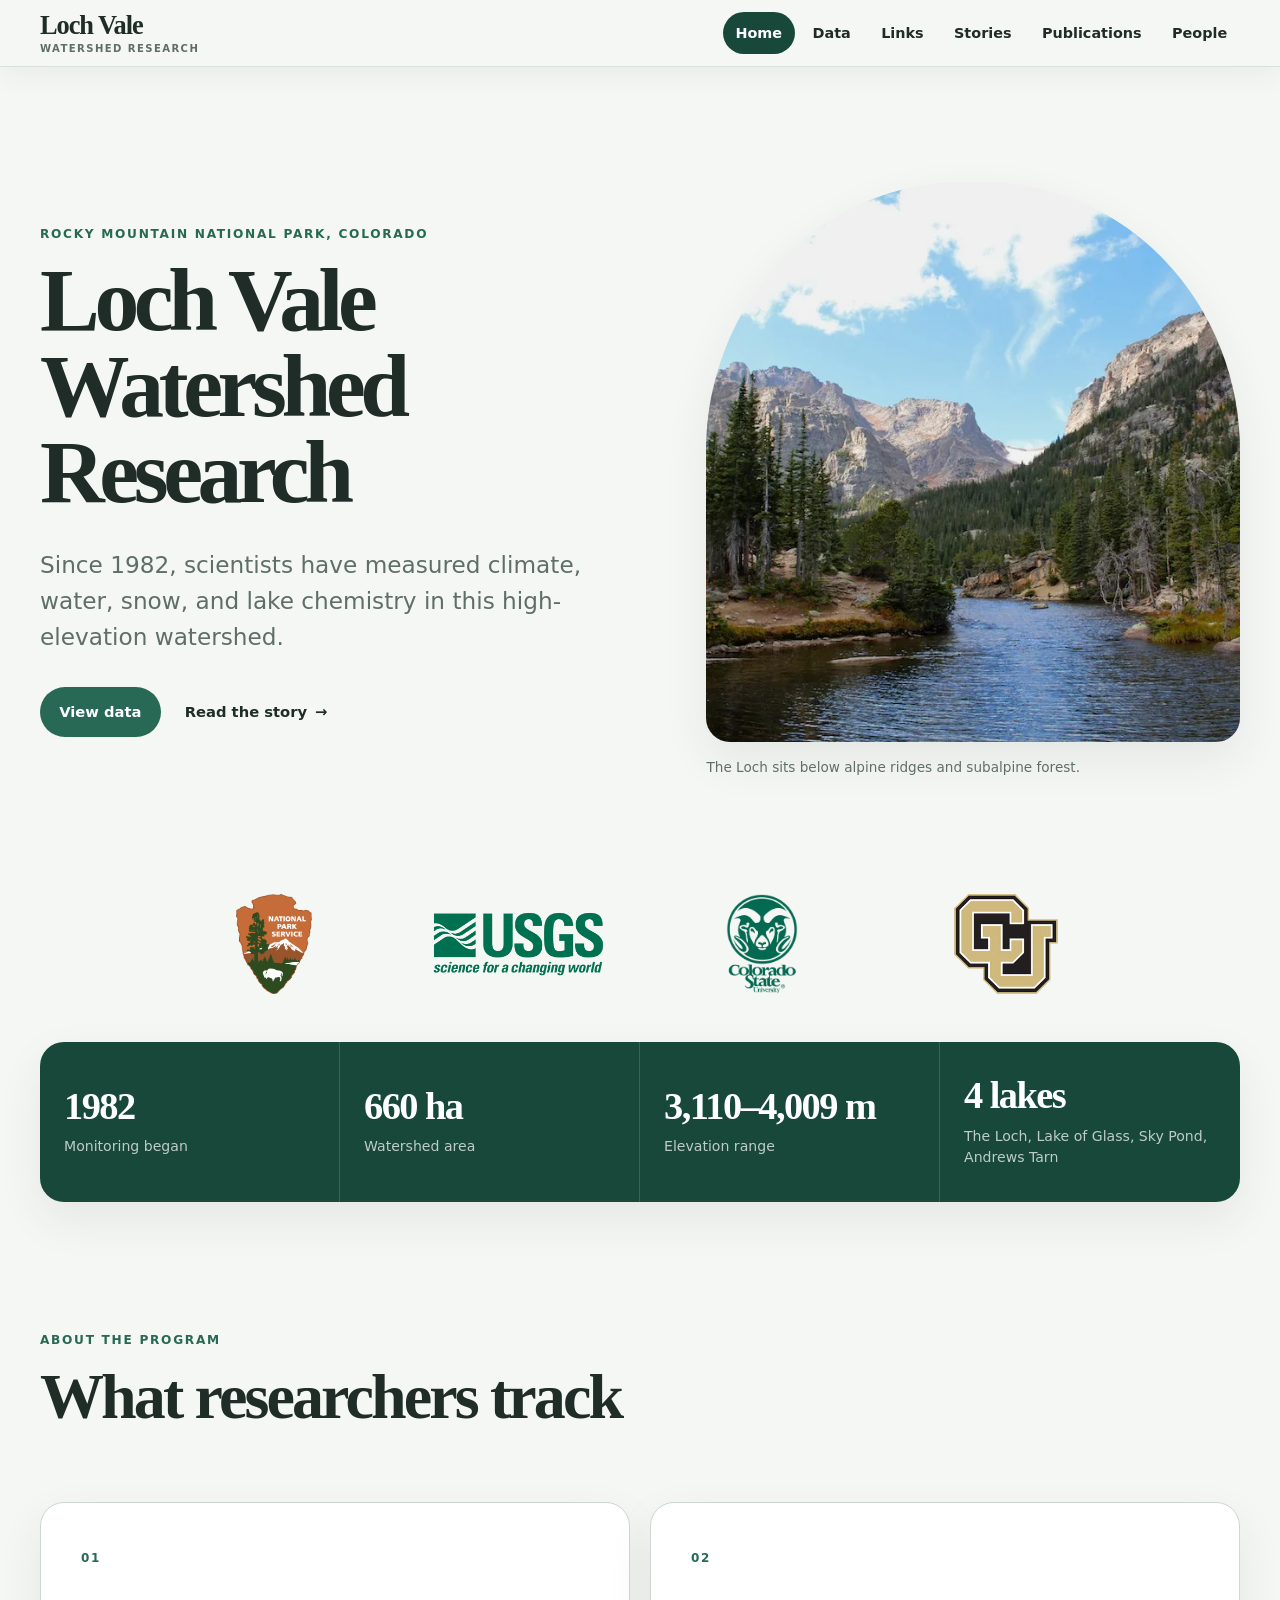
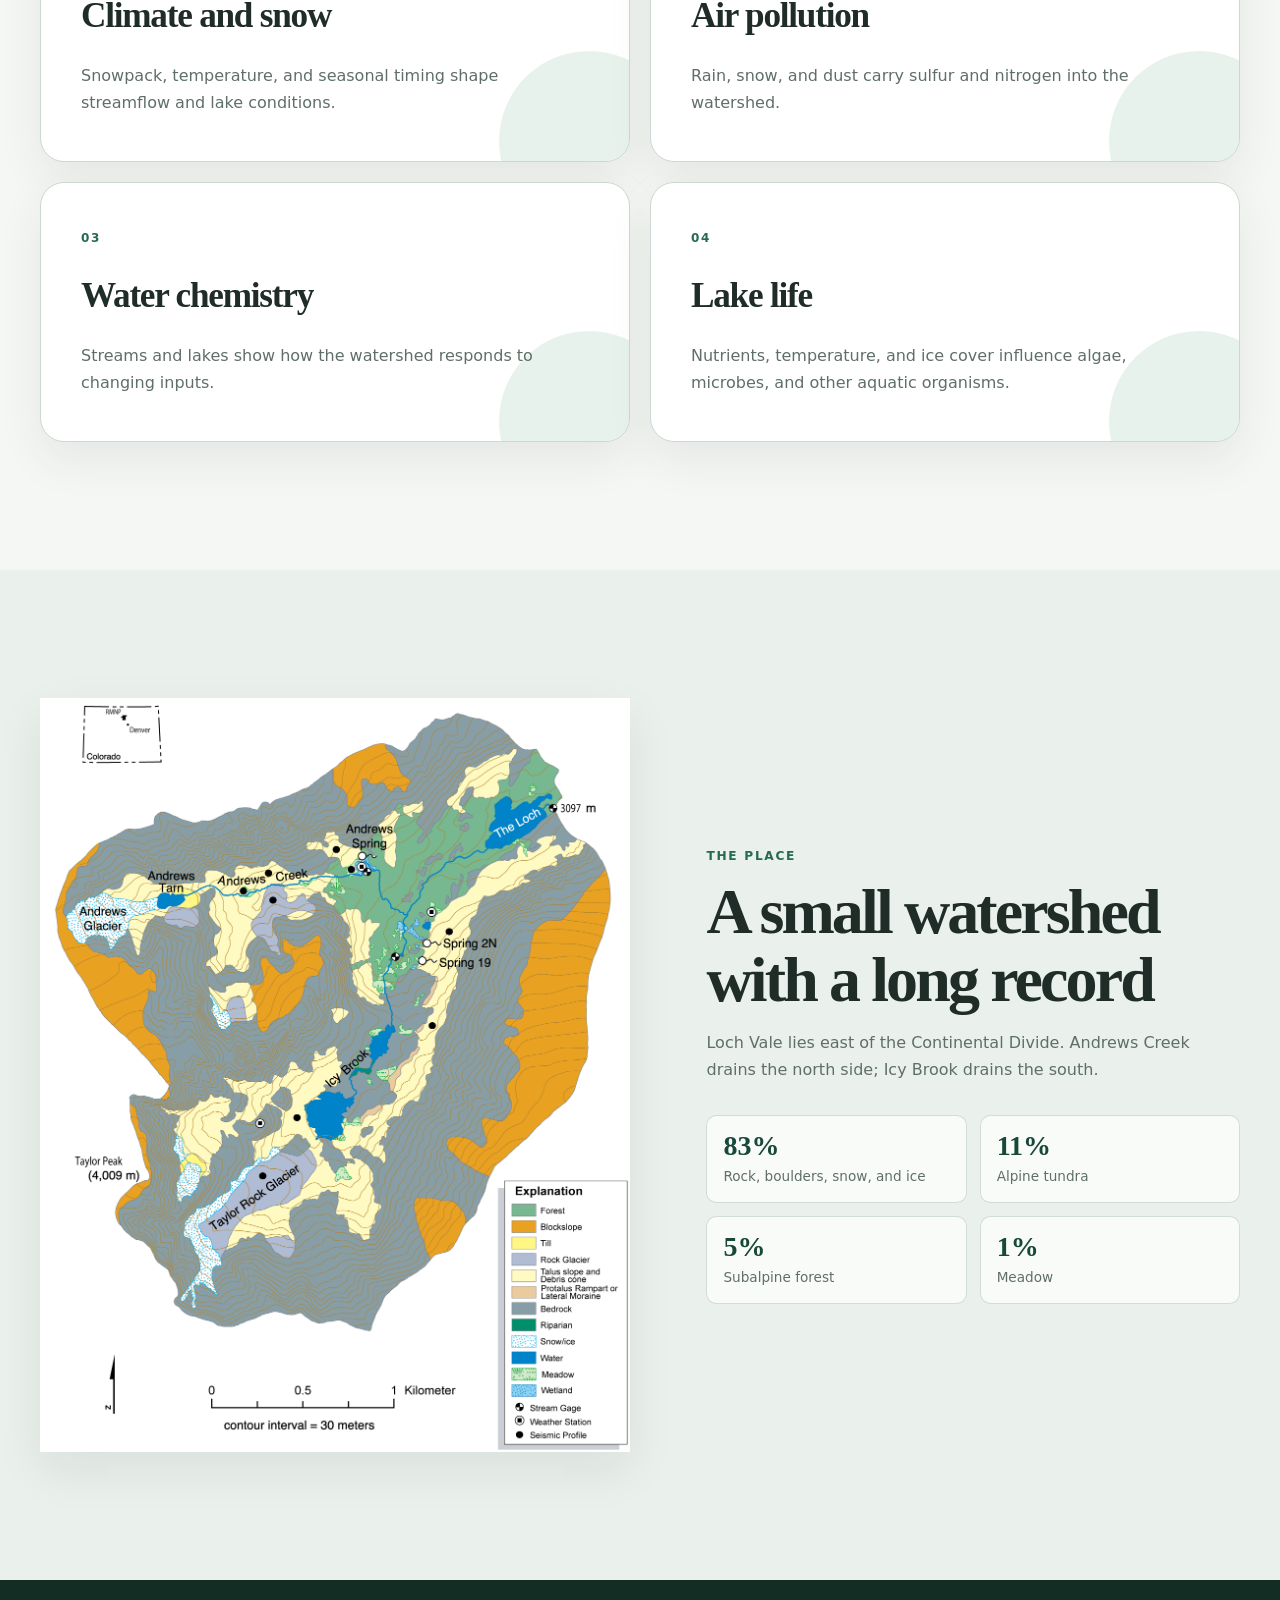
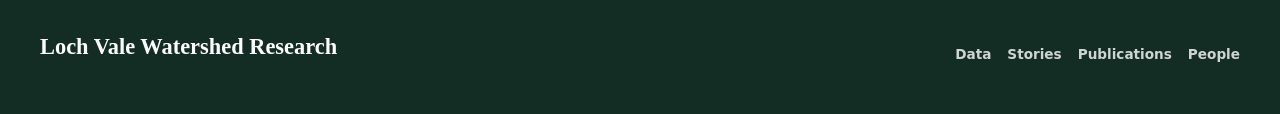
==== commit 566d421b: "10/1 updates, new people and jills comments" ====
--- a/index.html
+++ b/index.html
@@ -93,8 +93,8 @@
             </article>
 
             <article class="home-stat">
-                <span class="home-stat__value">3 lakes</span>
-                <span class="home-stat__label">The Loch, Lake of Glass, Sky Pond</span>
+                <span class="home-stat__value">4 lakes</span>
+                <span class="home-stat__label">The Loch, Lake of Glass, Sky Pond, Andrews Tarn</span>
             </article>
         </section>
 
@@ -145,10 +145,10 @@
 
         <section class="home-section home-section--landscape">
             <div class="landscape-feature">
-                <figure class="landscape-feature__media">
+                <figure class="landscape-feature__media landscape-feature__media--map">
                     <img
-                        src="images/rocks.jpg"
-                        alt="Exposed rock and alpine terrain in the Loch Vale watershed"
+                        src="images/LV_map.png"
+                        alt="Map of the Loch Vale watershed"
                     >
                 </figure>
 
--- a/style.css
+++ b/style.css
@@ -730,6 +730,13 @@
     box-shadow: var(--shadow-soft);
 }
 
+.landscape-feature__media.landscape-feature__media--map img {
+    min-height: 0;
+    height: auto;
+    object-fit: contain;
+    border-radius: 0;
+}
+
 .landscape-feature__content h2 {
     margin: 0;
     font-family: var(--font-serif);
@@ -1171,16 +1178,35 @@
 }
 
 /* === styles/pages.css === */
+.data-context {
+    padding-block: 2rem;
+}
+
+.data-documentation-links {
+    display: flex;
+    flex-wrap: wrap;
+    gap: 0.75rem 2rem;
+}
+
 .pub-title,
 .data-title {
     color: var(--color-accent-dark);
 }
 
+.people-section-title {
+    width: 100%;
+    max-width: 760px;
+    margin-inline: auto;
+}
+
 .contact-container {
     display: flex;
-    gap: 1.5rem;
+    width: 100%;
+    max-width: 760px;
+    gap: 1rem;
+    margin-inline: auto;
     margin-bottom: 1.5rem;
-    padding: 1.25rem;
+    padding: 1rem;
     align-items: center;
     background: var(--color-surface);
     border: 1px solid var(--color-border);
@@ -1195,13 +1221,25 @@
     border-radius: var(--radius-medium);
 }
 
+.contact-details {
+    display: flex;
+    flex: 1;
+    width: 100%;
+    min-width: 0;
+    align-items: center;
+    justify-content: space-between;
+    gap: 1rem;
+}
+
 .contact-name {
-    margin-left: 0;
+    margin: 0;
 }
 
 .contact-affiliations {
     display: flex;
-    flex-wrap: wrap;
+    flex-direction: column;
+    flex-shrink: 0;
+    margin-left: auto;
     align-items: center;
     gap: 1rem;
 }
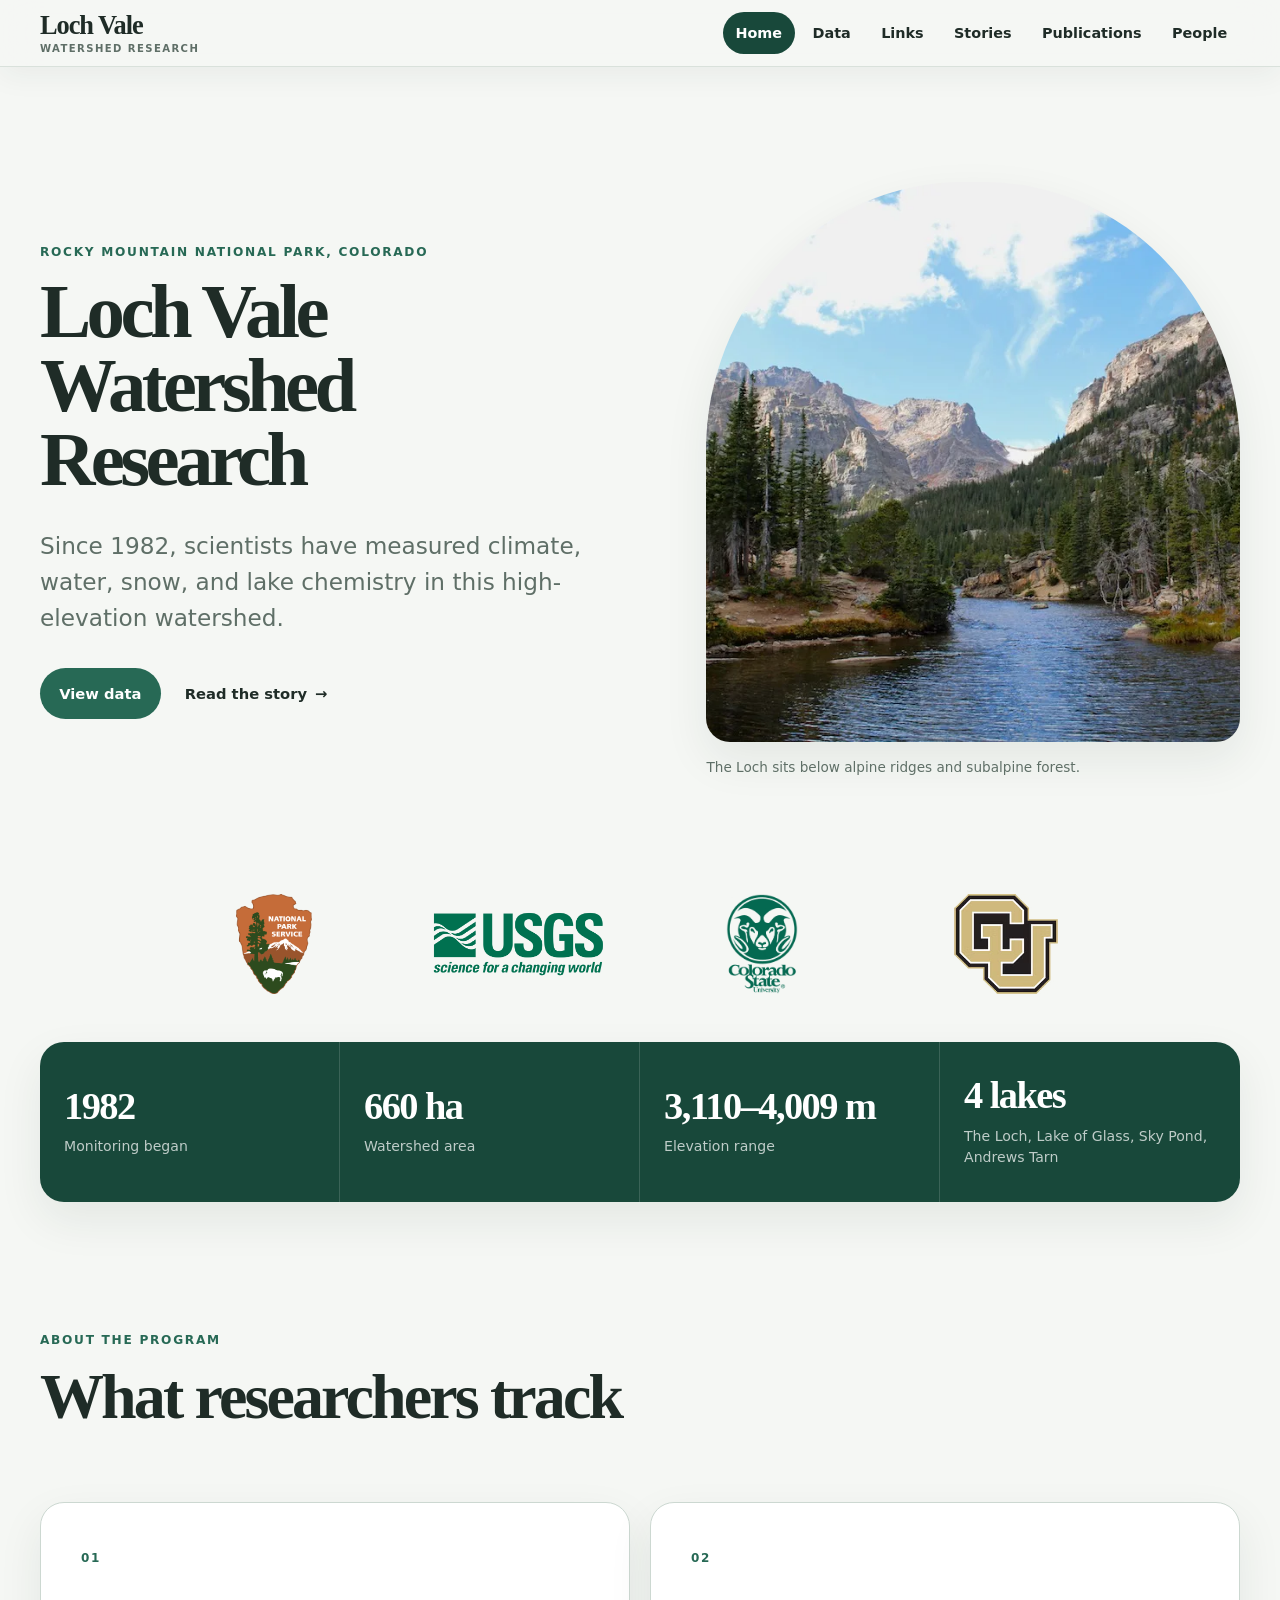
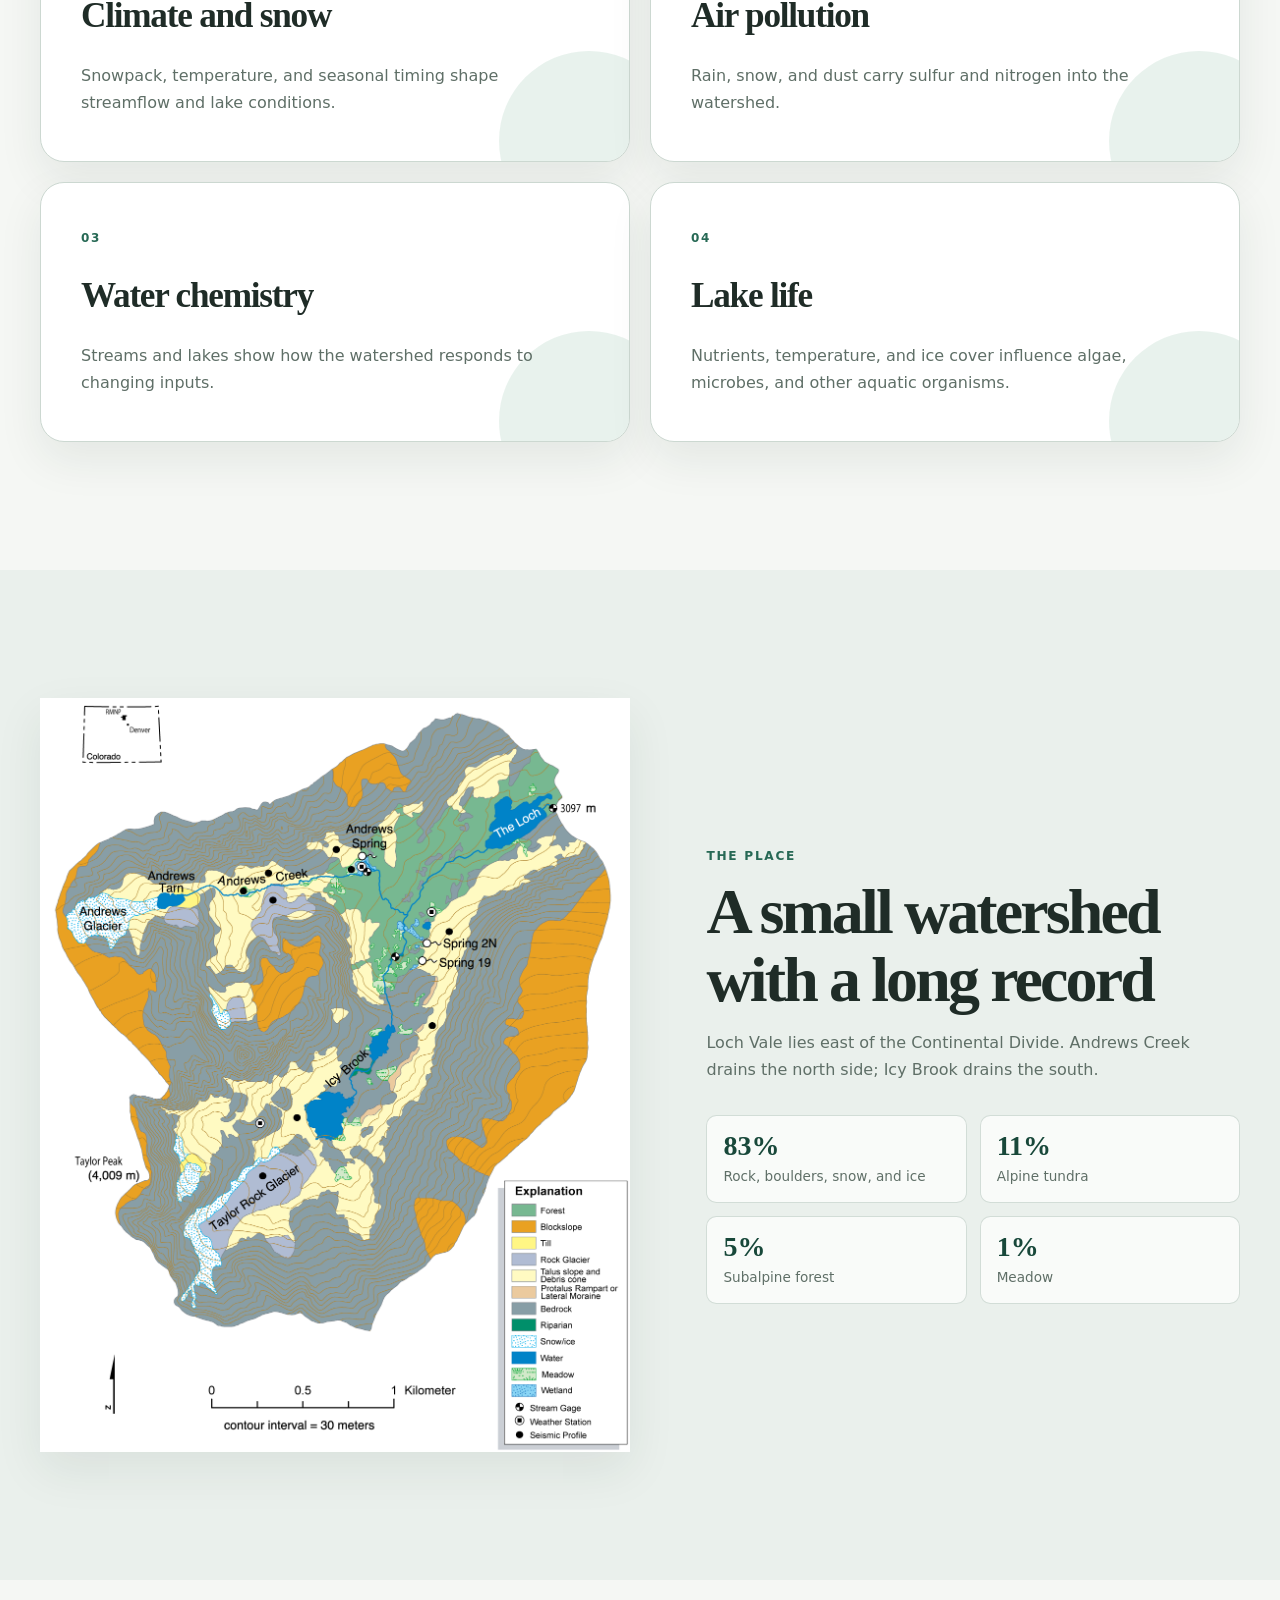
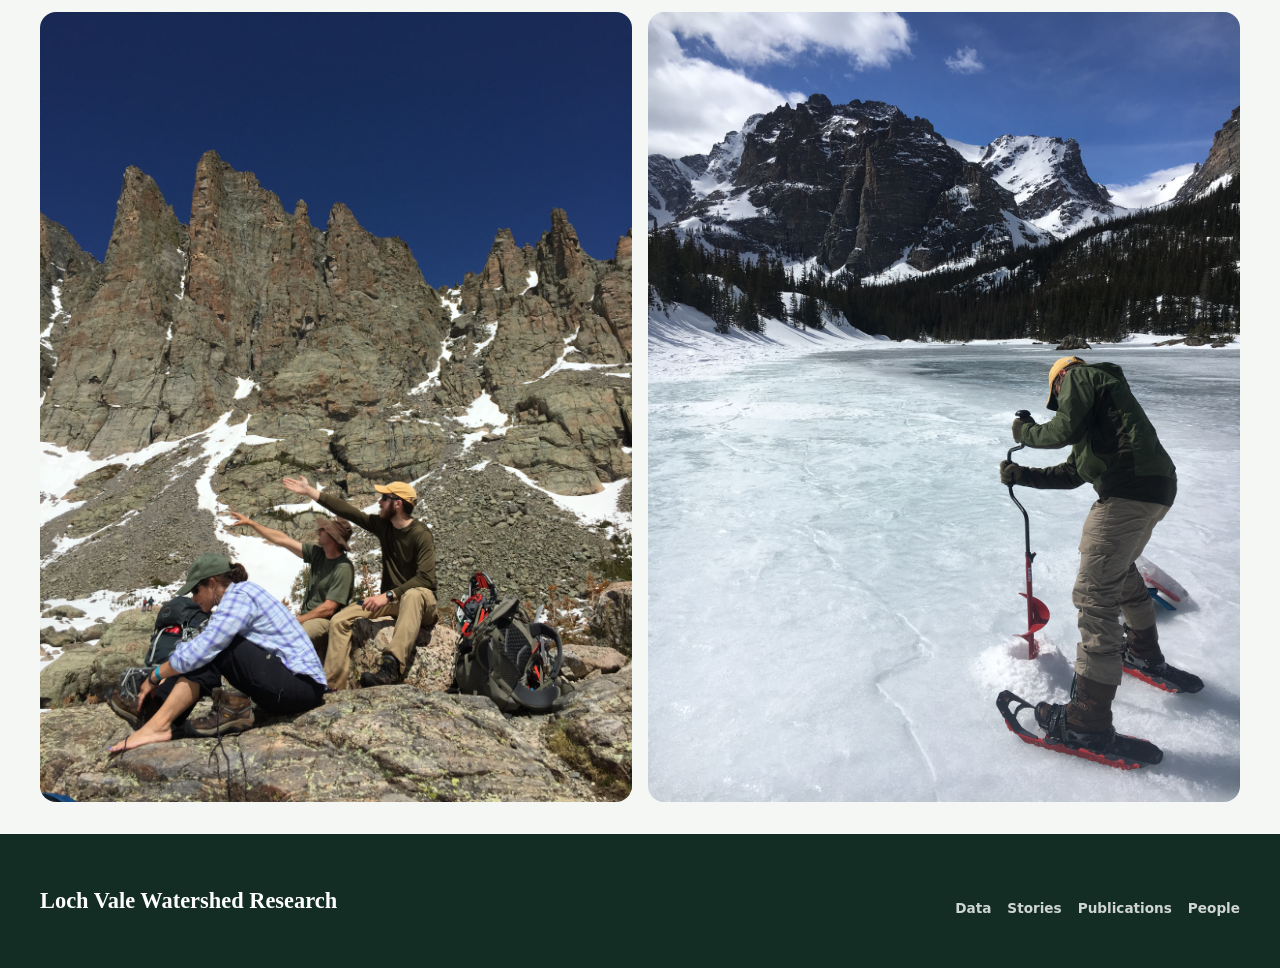
==== commit c851d8a5: "added photos" ====
--- a/index.html
+++ b/index.html
@@ -143,6 +143,7 @@
             </div>
         </section>
 
+
         <section class="home-section home-section--landscape">
             <div class="landscape-feature">
                 <figure class="landscape-feature__media landscape-feature__media--map">
@@ -185,6 +186,11 @@
                 </div>
             </div>
         </section>
+
+        <div class="field-photo-row" role="group" aria-label="Watershed scenery and fieldwork">
+            <figure><img src="images/IMG_3557.JPG" alt="Researchers in rocky alpine terrain" loading="lazy"></figure>
+            <figure><img src="images/IMG_4602.JPG" alt="Researcher crossing a frozen mountain lake" loading="lazy"></figure>
+        </div>
     </main>
 
     <footer class="site-footer">
--- a/style.css
+++ b/style.css
@@ -558,7 +558,7 @@
     max-width: 12ch;
     margin: 0;
     font-family: var(--font-serif);
-    font-size: clamp(3.2rem, 7vw, 6.4rem);
+    font-size: clamp(2.8rem, 6vw, 5.2rem);
     font-weight: 700;
     line-height: 0.96;
     letter-spacing: -0.06em;
@@ -724,8 +724,8 @@
 
 .landscape-feature__media img {
     width: 100%;
-    min-height: 620px;
-    object-fit: cover;
+    min-height: 0;
+    object-fit: contain;
     border-radius: var(--radius-large);
     box-shadow: var(--shadow-soft);
 }
@@ -942,7 +942,7 @@
     max-width: 11ch;
     margin: 0;
     font-family: var(--font-serif);
-    font-size: clamp(3rem, 8vw, 6.75rem);
+    font-size: clamp(2.7rem, 6vw, 5.2rem);
     line-height: 0.95;
     letter-spacing: -0.055em;
 }
@@ -1005,7 +1005,7 @@
 }
 
 .story-section {
-    padding-block: var(--space-section);
+    padding-block: clamp(2rem, 4vw, 3rem);
     scroll-margin-top: 8rem;
 }
 
@@ -1028,7 +1028,7 @@
     grid-template-columns: repeat(2, minmax(0, 1fr));
     gap: clamp(2rem, 6vw, 5rem);
     align-items: center;
-    margin-block: 4rem;
+    margin-block: 2rem 0;
 }
 
 .story-layout--media-text .story-photo {
@@ -1046,8 +1046,8 @@
 }
 
 .story-photo img {
-    min-height: 380px;
-    object-fit: cover;
+    min-height: 0;
+    object-fit: contain;
     border-radius: var(--story-radius);
     box-shadow: var(--story-shadow);
 }
@@ -1528,7 +1528,7 @@
     }
 
     .landscape-feature__media img {
-        min-height: 480px;
+        min-height: 0;
     }
 
     .story-hero,
@@ -1603,7 +1603,7 @@
     }
 
     .home-hero__content h1 {
-        font-size: clamp(3rem, 14vw, 4.7rem);
+        font-size: clamp(2.6rem, 11vw, 3.8rem);
     }
 
     .home-hero__media img {
@@ -1632,7 +1632,7 @@
     }
 
     .landscape-feature__media img {
-        min-height: 360px;
+        min-height: 0;
     }
 
     .site-footer__inner {
@@ -1709,3 +1709,54 @@
         animation-iteration-count: 1 !important;
     }
 }
+
+
+.field-photo-row {
+    display: grid;
+    width: min(calc(100% - 2rem), var(--site-width));
+    margin: 2rem auto;
+    grid-template-columns: repeat(2, minmax(0, 1fr));
+    align-items: start;
+    gap: 1rem;
+}
+
+.field-photo-row img {
+    width: 100%;
+    height: auto;
+    object-fit: contain;
+    border-radius: var(--radius-medium);
+}
+
+.page-container > .field-photo-row {
+    width: 100%;
+}
+
+.page-container:has(#pi) > .field-photo-row {
+    max-width: 760px;
+}
+
+@media (max-width: 600px) {
+    .field-photo-row {
+        grid-template-columns: 1fr;
+    }
+}
+
+
+.story-gallery {
+    width: min(calc(100% - 2rem), var(--site-width));
+    margin: 0 auto 4rem;
+}
+
+.story-gallery .story-gallery__row {
+    width: 100%;
+}
+
+.story-gallery__row--portraits {
+    grid-template-columns: repeat(3, minmax(0, 1fr));
+}
+
+@media (max-width: 600px) {
+    .story-gallery__row--portraits {
+        grid-template-columns: 1fr;
+    }
+}
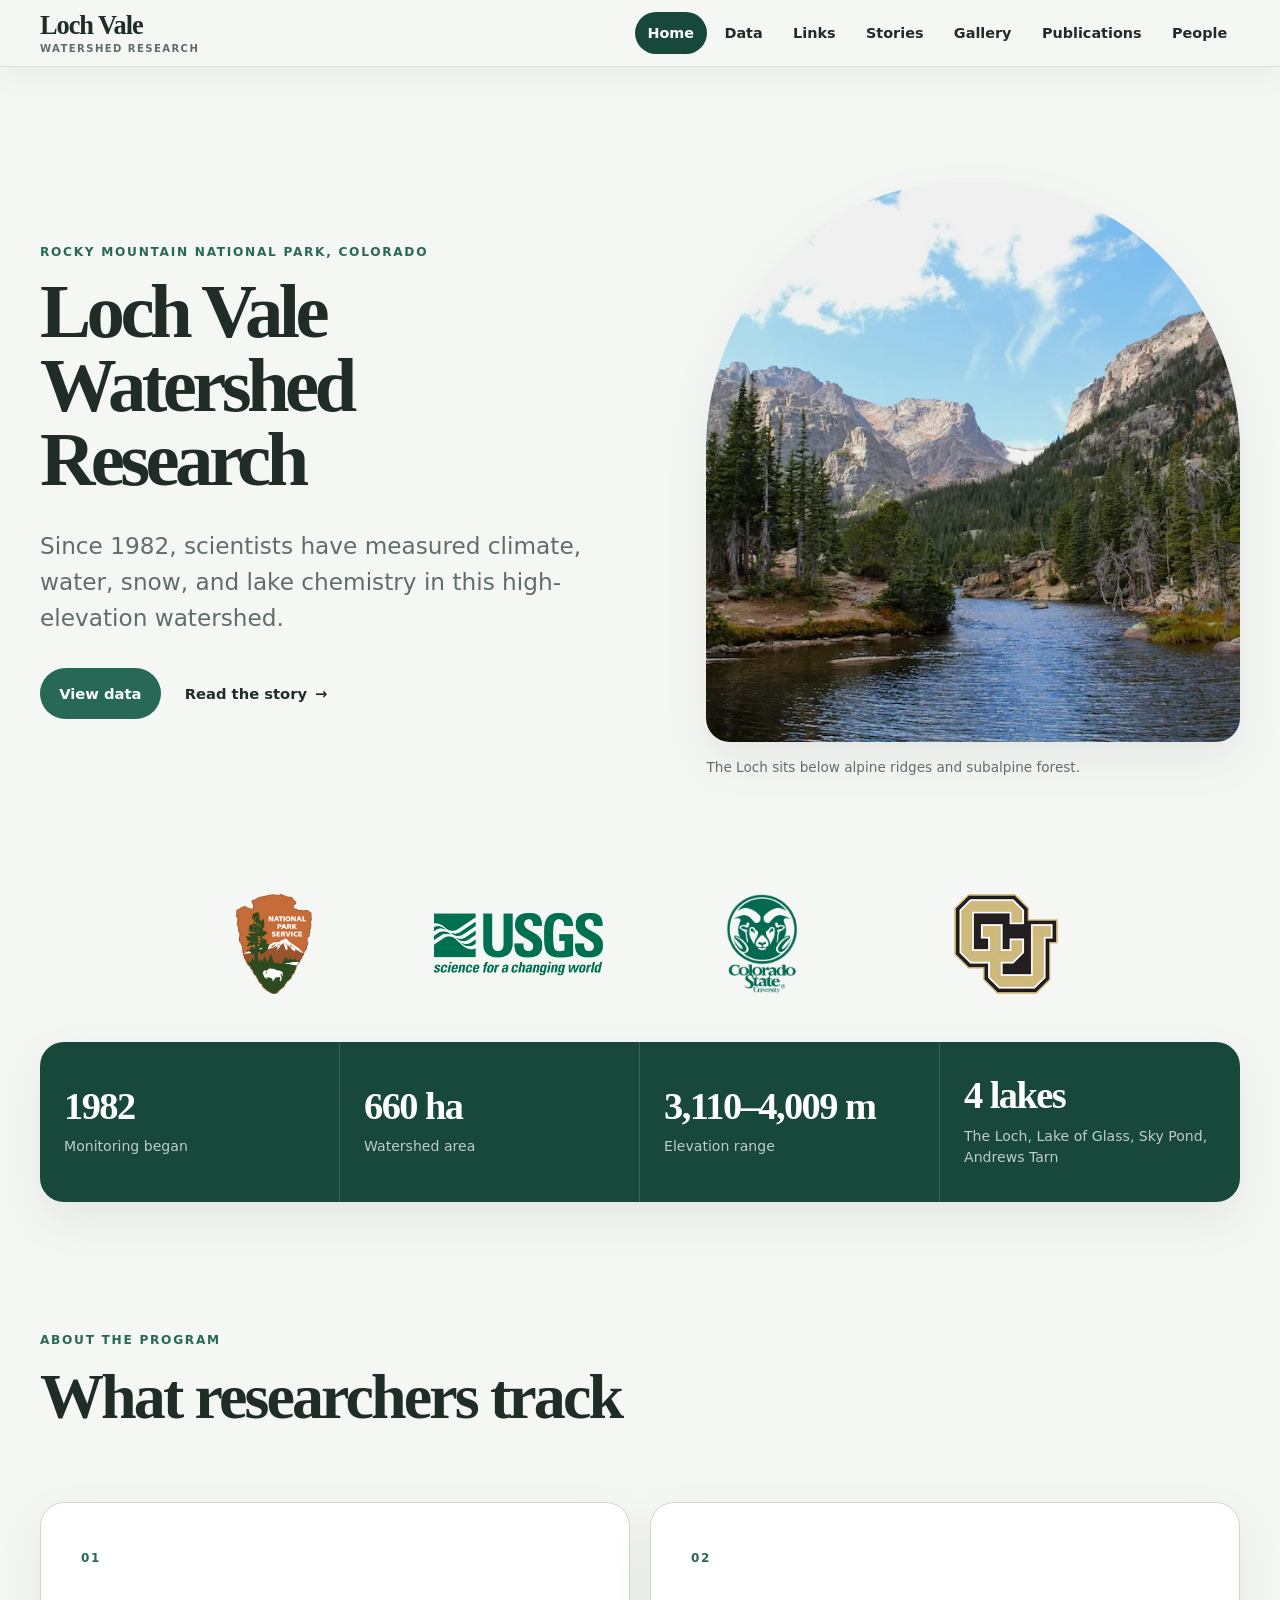
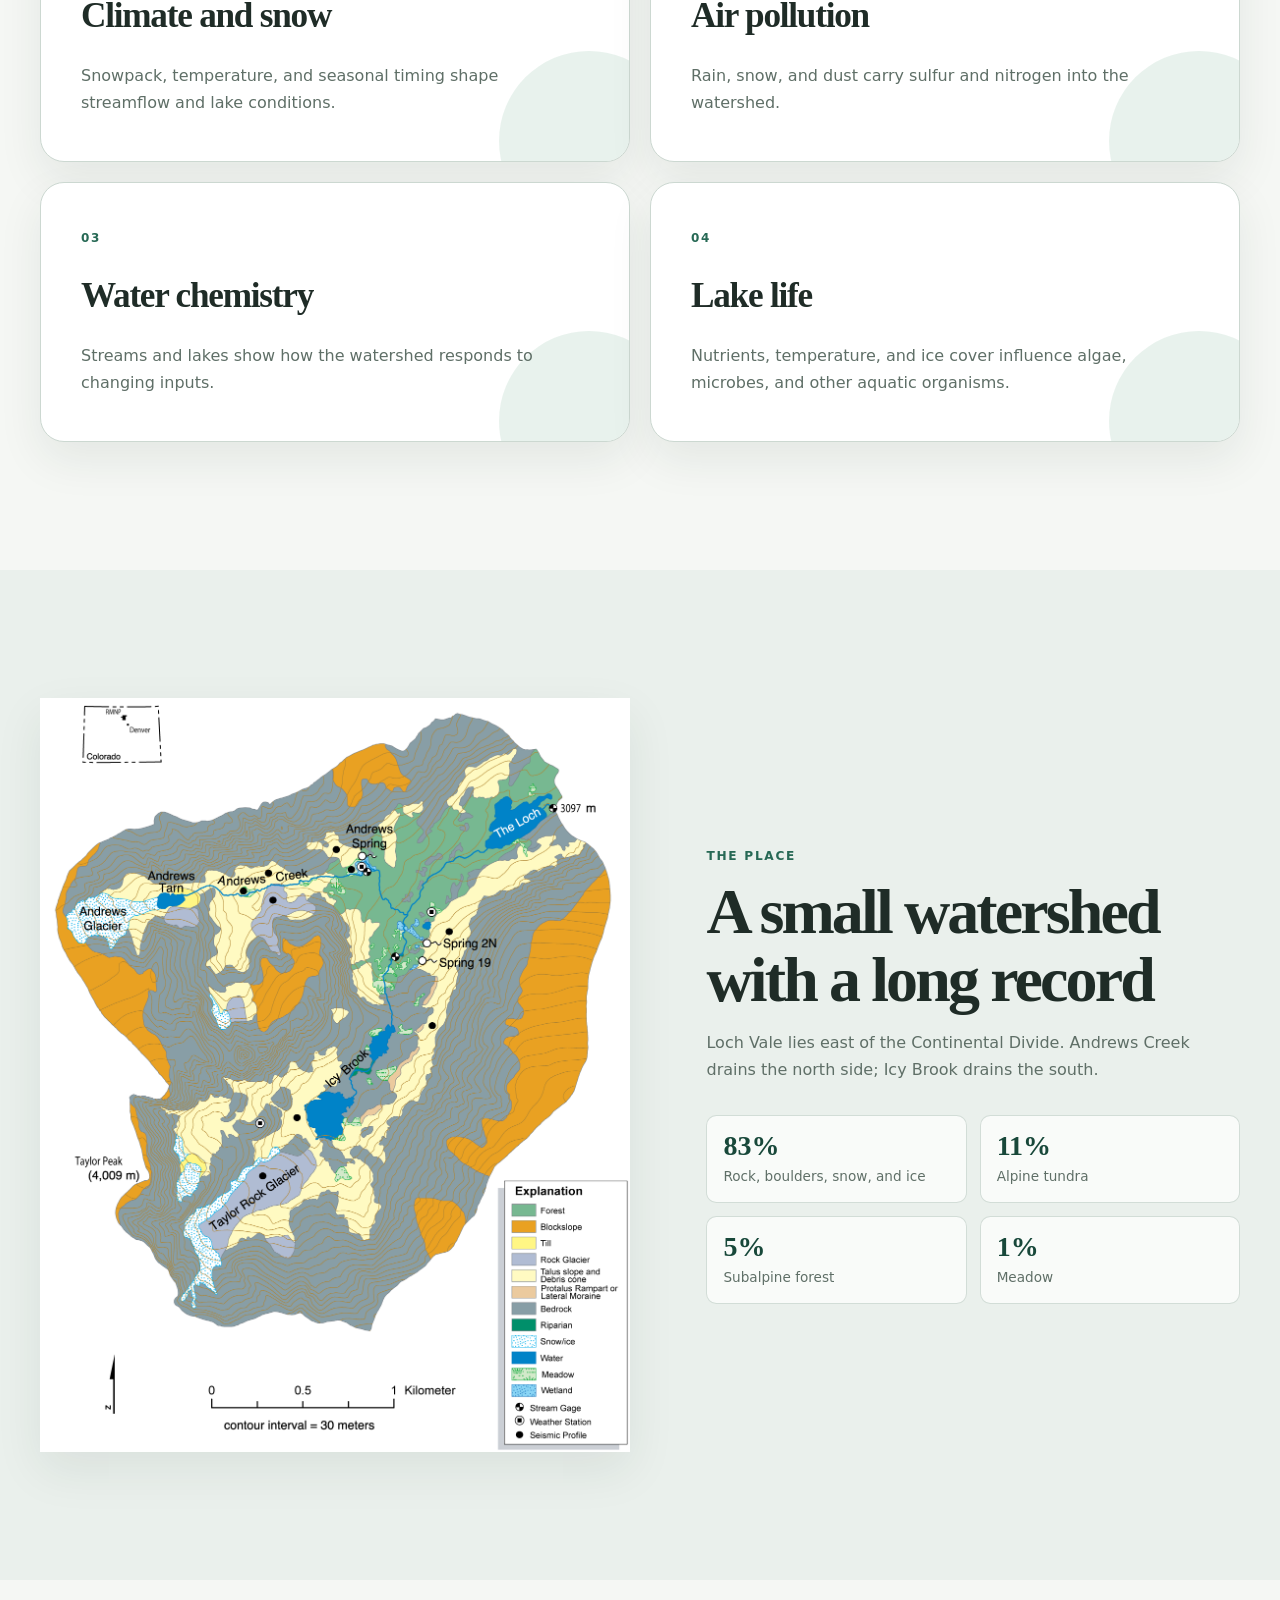
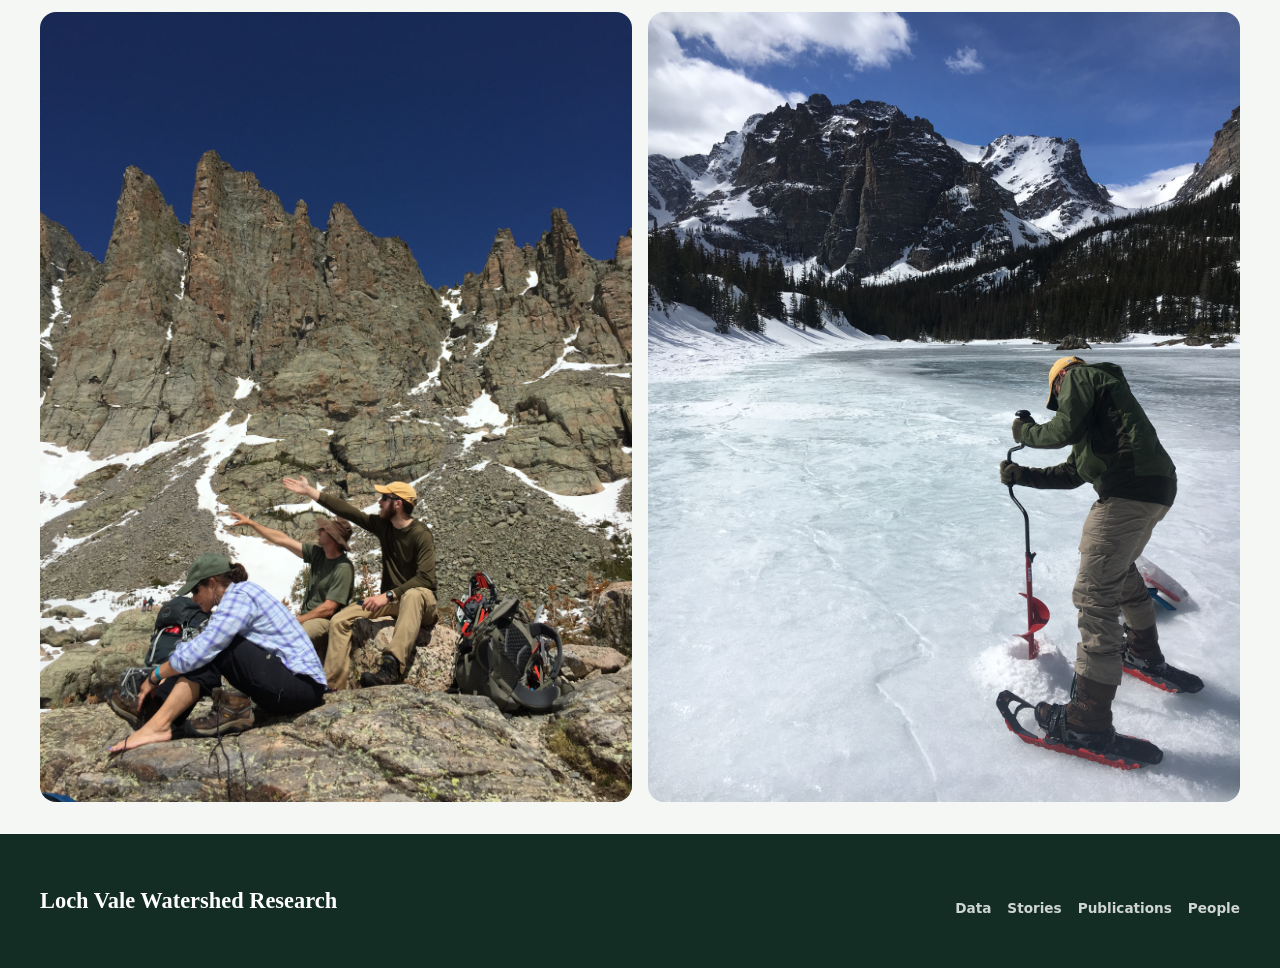
==== commit a3898fee: "styling changes, new mobile navbar" ====
--- a/index.html
+++ b/index.html
@@ -14,7 +14,8 @@
 
     <title>Loch Vale Watershed Research</title>
 
-    <link rel="stylesheet" href="style.css">
+    <link rel="stylesheet" href="style.css?v=gallery-1">
+    <script src="scripts/navigation.js" defer></script>
 </head>
 
 <body>
@@ -25,11 +26,16 @@
                 <span class="site-logo__secondary">Watershed Research</span>
             </a>
 
-            <div class="site-nav__links">
-                <a class="nav-link nav-link--active" href="index.html">Home</a>
+            <button class="nav-toggle" type="button" aria-expanded="false" aria-controls="mobile-navigation" aria-label="Open navigation" hidden>
+                <span aria-hidden="true">☰</span>
+            </button>
+
+            <div class="site-nav__links" id="mobile-navigation">
+                <a class="nav-link nav-link--active" href="index.html" aria-current="page">Home</a>
                 <a class="nav-link" href="data.html">Data</a>
                 <a class="nav-link" href="links.html">Links</a>
                 <a class="nav-link" href="stories.html">Stories</a>
+                <a class="nav-link" href="gallery.html">Gallery</a>
                 <a class="nav-link" href="publications.html">Publications</a>
                 <a class="nav-link" href="contact.html">People</a>
             </div>
--- a/style.css
+++ b/style.css
@@ -1027,7 +1027,7 @@
     display: grid;
     grid-template-columns: repeat(2, minmax(0, 1fr));
     gap: clamp(2rem, 6vw, 5rem);
-    align-items: center;
+    align-items: start;
     margin-block: 2rem 0;
 }
 
@@ -1742,21 +1742,79 @@
 }
 
 
-.story-gallery {
+.photo-gallery {
     width: min(calc(100% - 2rem), var(--site-width));
     margin: 0 auto 4rem;
 }
 
-.story-gallery .story-gallery__row {
+.photo-gallery .photo-gallery__row {
     width: 100%;
 }
 
-.story-gallery__row--portraits {
+.photo-gallery__row--portraits {
     grid-template-columns: repeat(3, minmax(0, 1fr));
 }
 
 @media (max-width: 600px) {
-    .story-gallery__row--portraits {
+    .photo-gallery__row--portraits {
         grid-template-columns: 1fr;
     }
 }
+
+
+.nav-toggle {
+    display: none;
+    width: 44px;
+    height: 44px;
+    padding: 0;
+    color: var(--color-text);
+    background: var(--color-surface);
+    border: 1px solid var(--color-border);
+    border-radius: var(--radius-small);
+    font-size: 1.6rem;
+    line-height: 1;
+    cursor: pointer;
+}
+
+@media (max-width: 760px) {
+    .site-nav.navigation-ready,
+    .navbar-container.navigation-ready {
+        display: flex;
+        flex-direction: row;
+        flex-wrap: wrap;
+        align-items: center;
+        justify-content: space-between;
+        gap: 0.75rem;
+    }
+
+    .navigation-ready .nav-toggle:not([hidden]) {
+        display: inline-flex;
+        align-items: center;
+        justify-content: center;
+    }
+
+    .navigation-ready .site-nav__links,
+    .navigation-ready .navbar.right {
+        display: none;
+        width: 100%;
+        flex-basis: 100%;
+    }
+
+    .navigation-open .site-nav__links,
+    .navigation-open .navbar.right {
+        display: flex;
+        flex-direction: column;
+        align-items: stretch;
+        gap: 0.25rem;
+        padding-top: 0.75rem;
+        border-top: 1px solid var(--color-border);
+    }
+
+    .navigation-open .nav-link {
+        padding: 0.7rem 1rem;
+    }
+}
+
+.gallery-page {
+    padding-top: 3rem;
+}
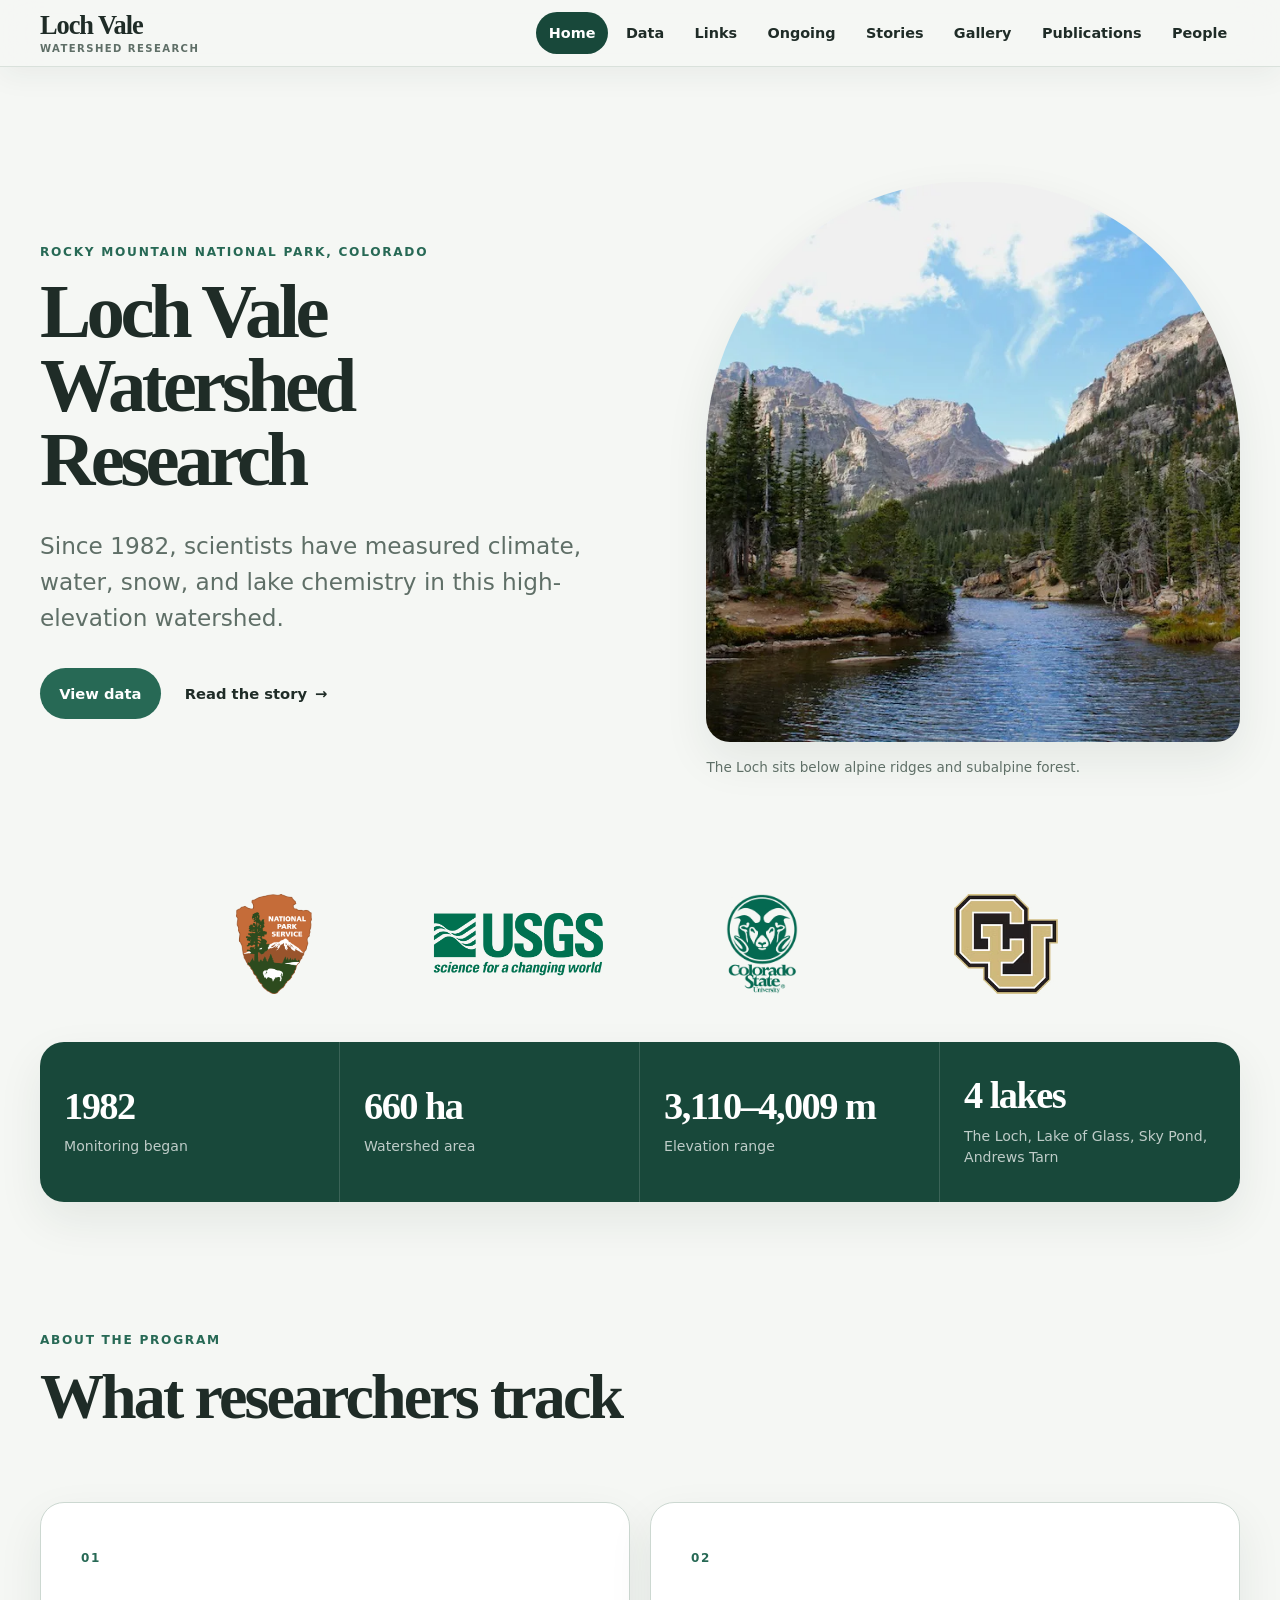
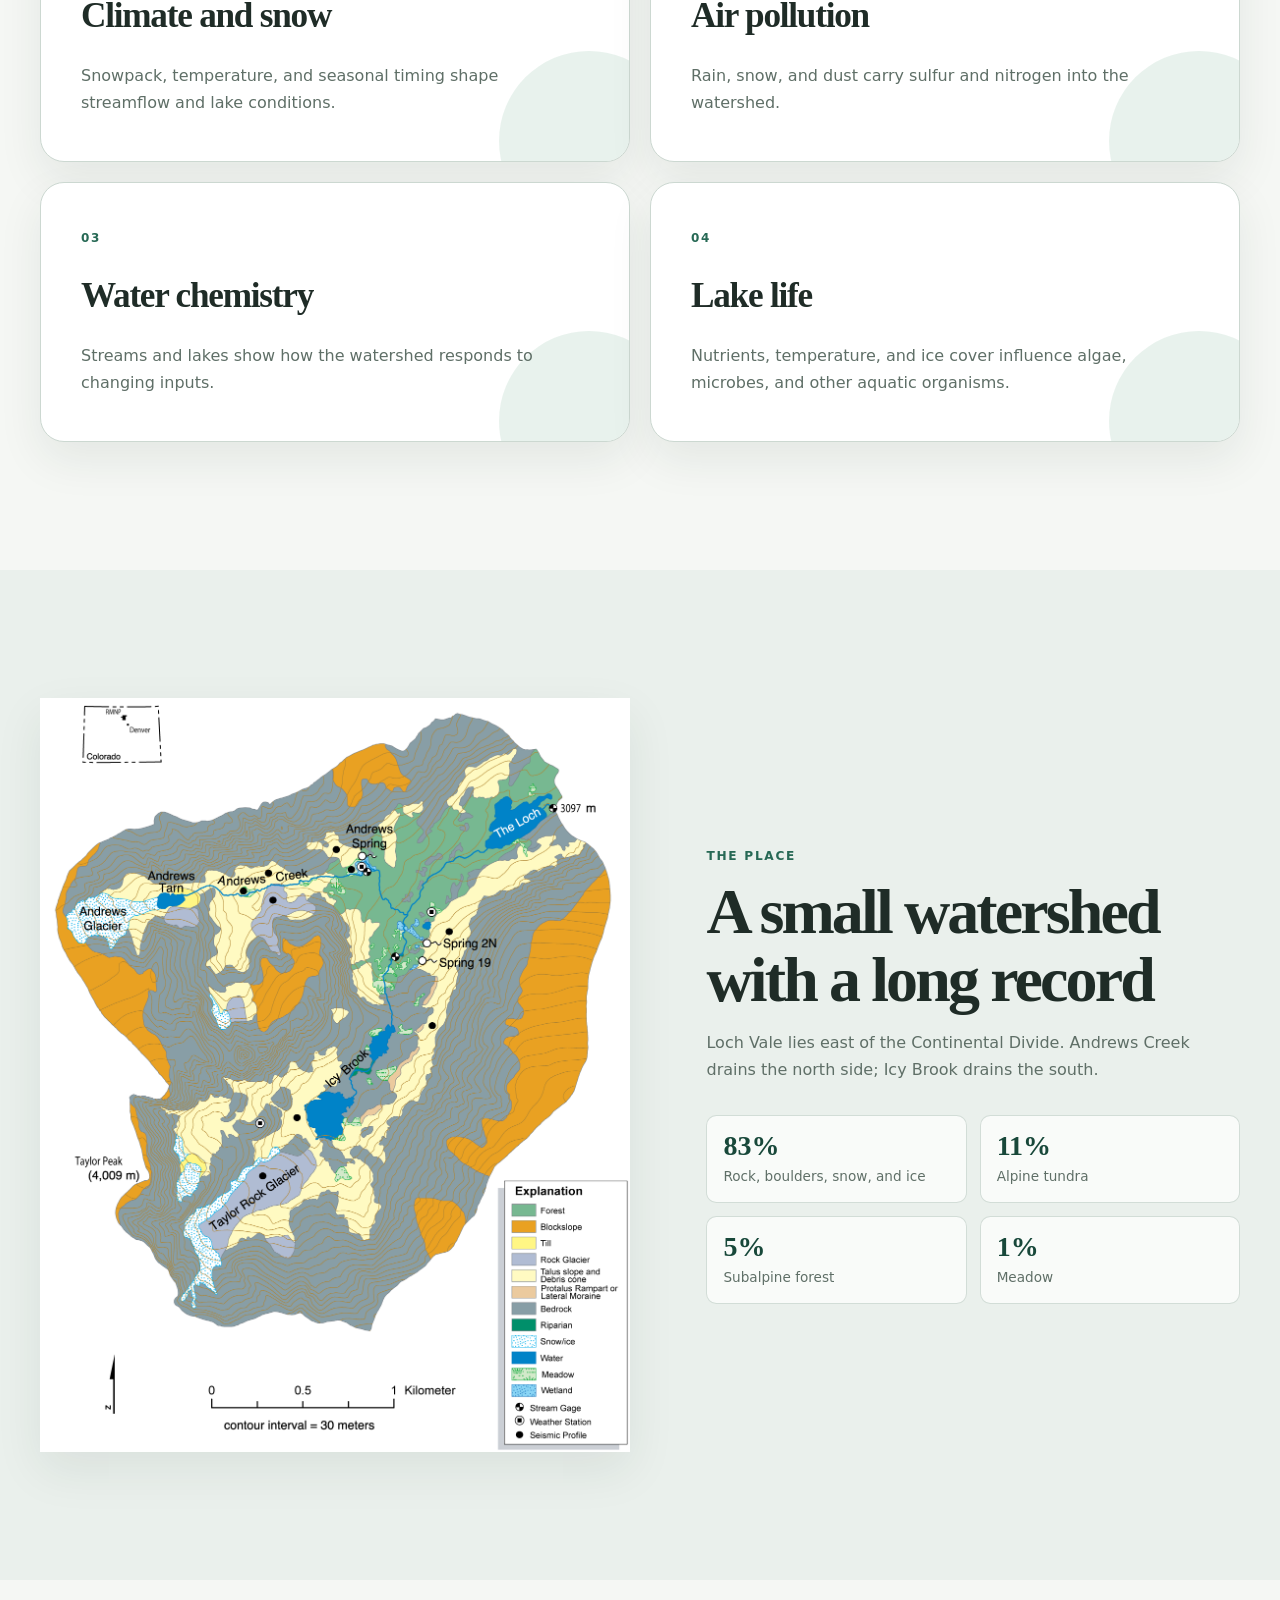
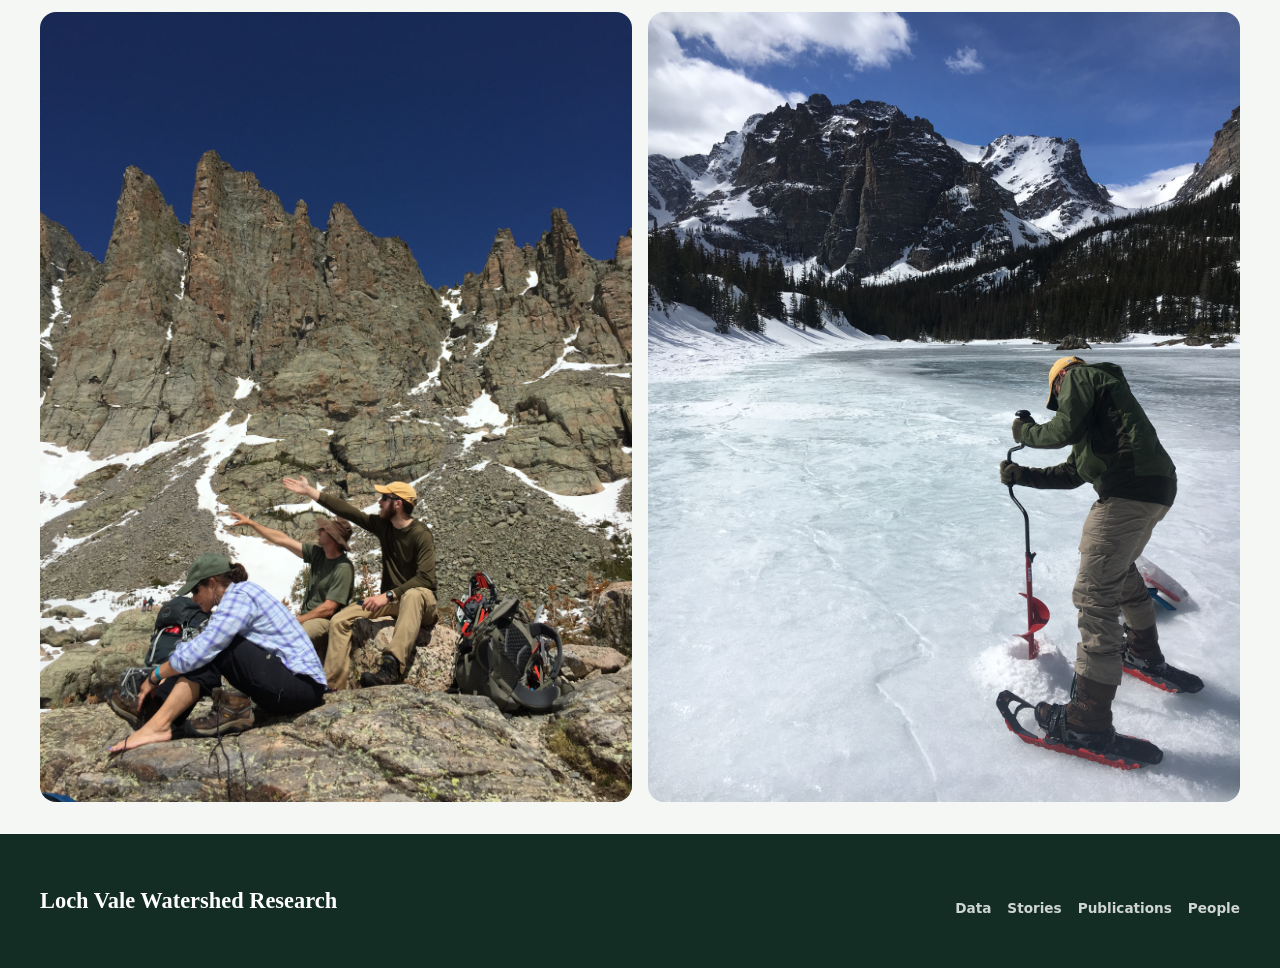
==== commit ba420f2a: "new graphs and minor changes" ====
--- a/index.html
+++ b/index.html
@@ -34,6 +34,7 @@
                 <a class="nav-link nav-link--active" href="index.html" aria-current="page">Home</a>
                 <a class="nav-link" href="data.html">Data</a>
                 <a class="nav-link" href="links.html">Links</a>
+                <a class="nav-link" href="ongoing.html">Ongoing</a>
                 <a class="nav-link" href="stories.html">Stories</a>
                 <a class="nav-link" href="gallery.html">Gallery</a>
                 <a class="nav-link" href="publications.html">Publications</a>
--- a/style.css
+++ b/style.css
@@ -1182,6 +1182,13 @@
     padding-block: 2rem;
 }
 
+.data-dashboard-note {
+    width: min(calc(100% - 2rem), var(--site-width));
+    margin: 1rem auto;
+    color: var(--color-muted);
+    font-size: 0.9rem;
+}
+
 .data-documentation-links {
     display: flex;
     flex-wrap: wrap;
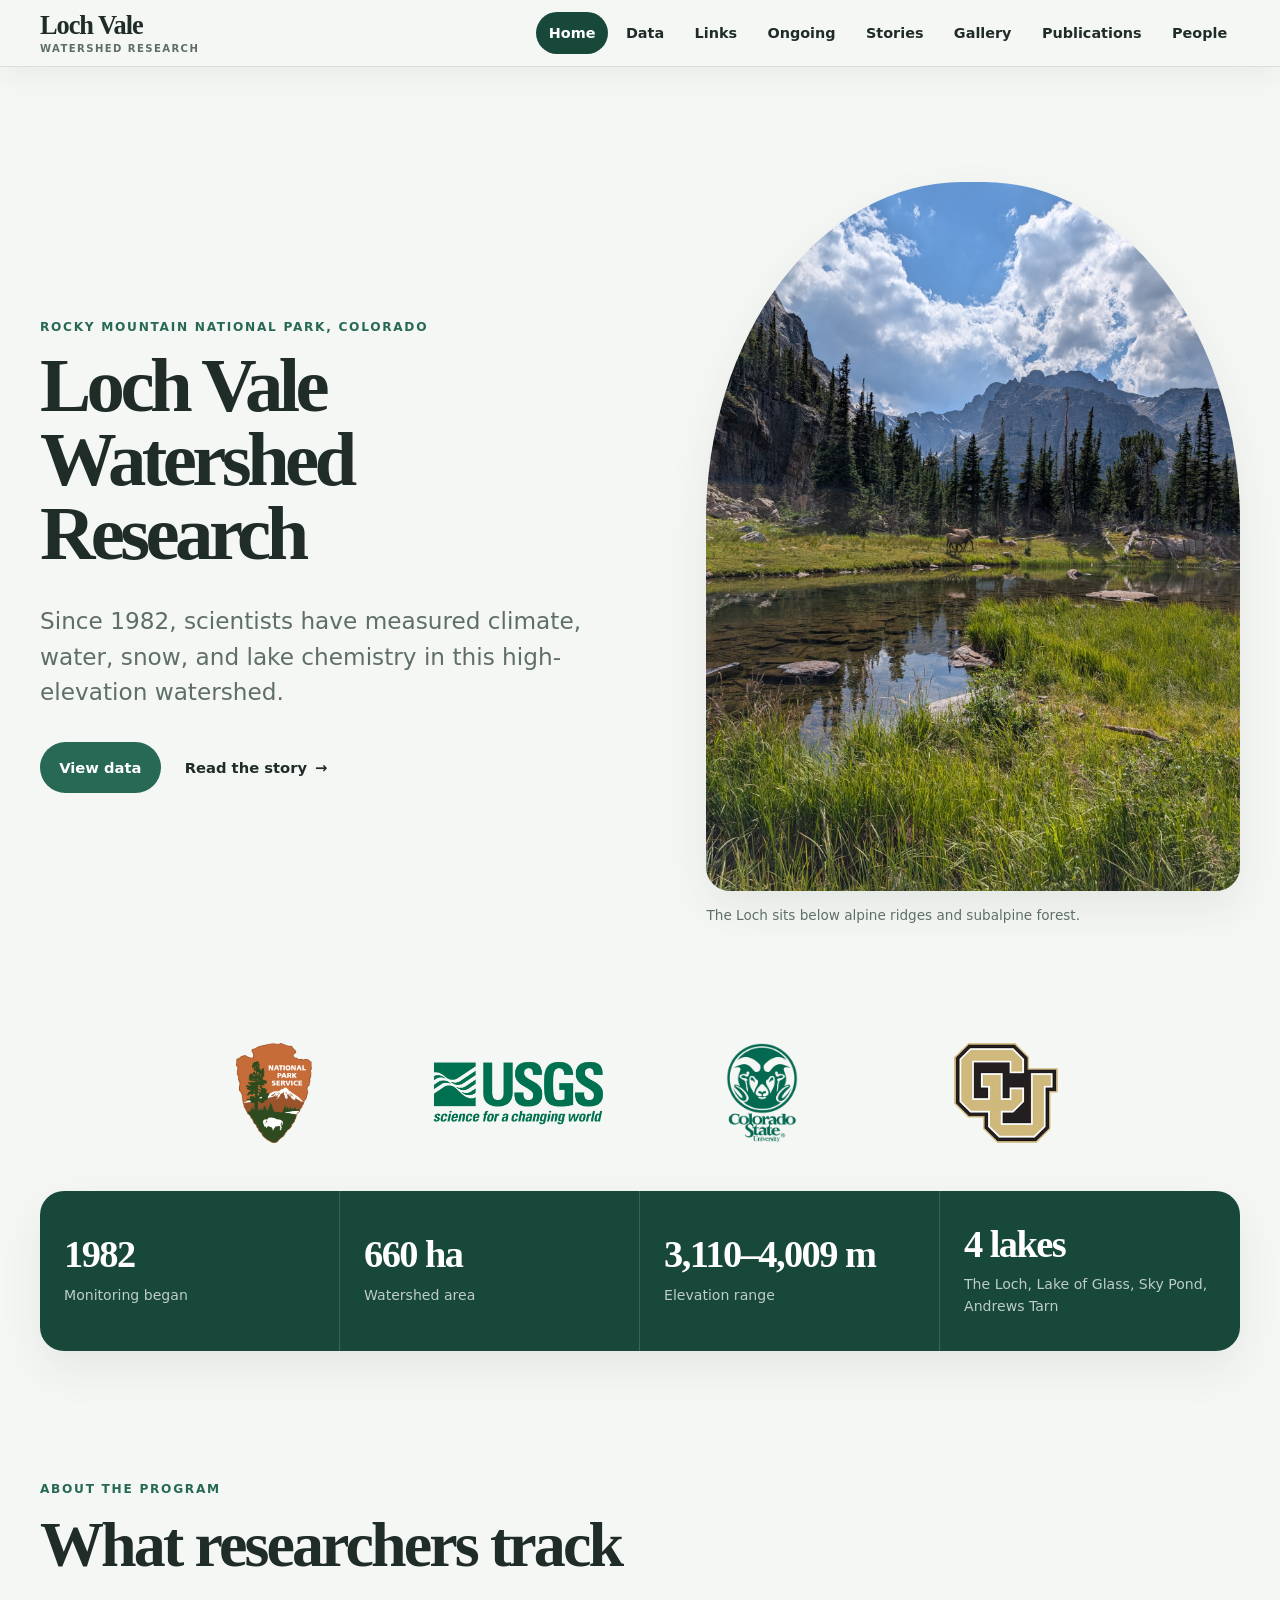
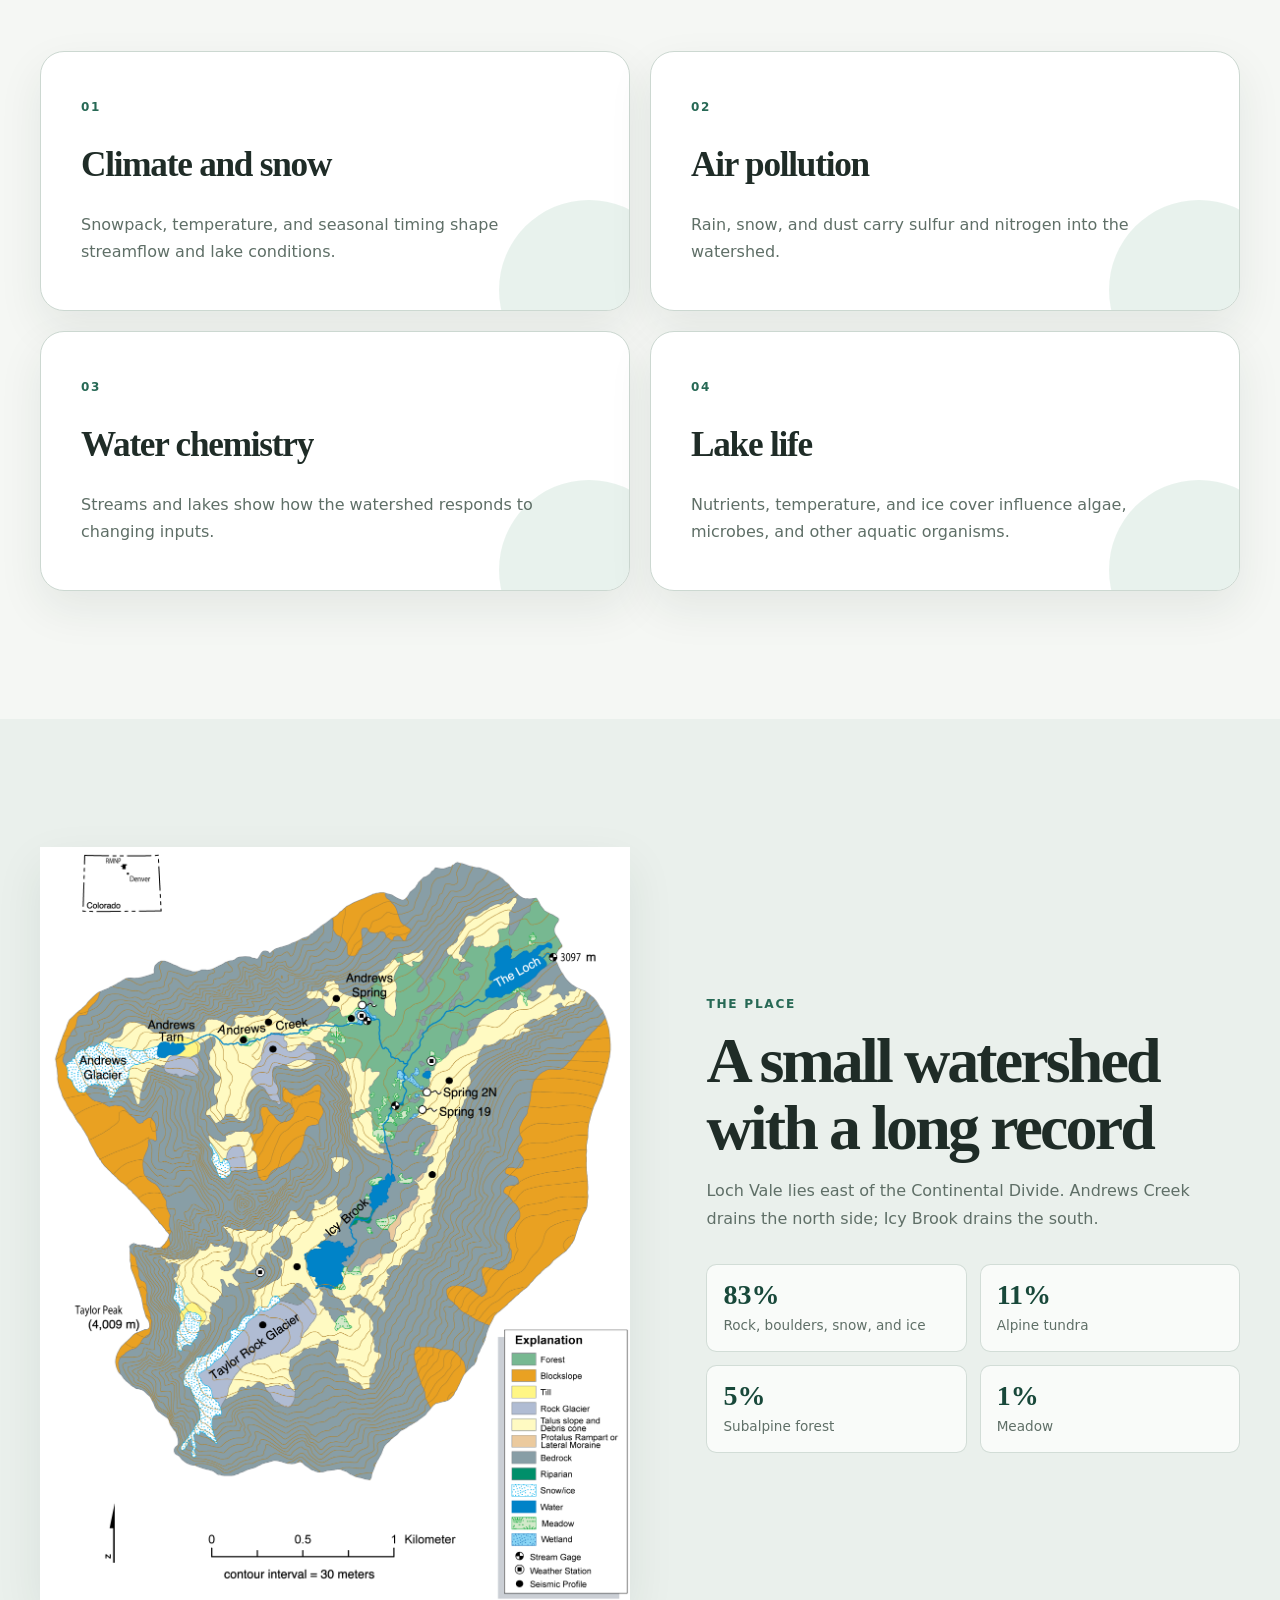
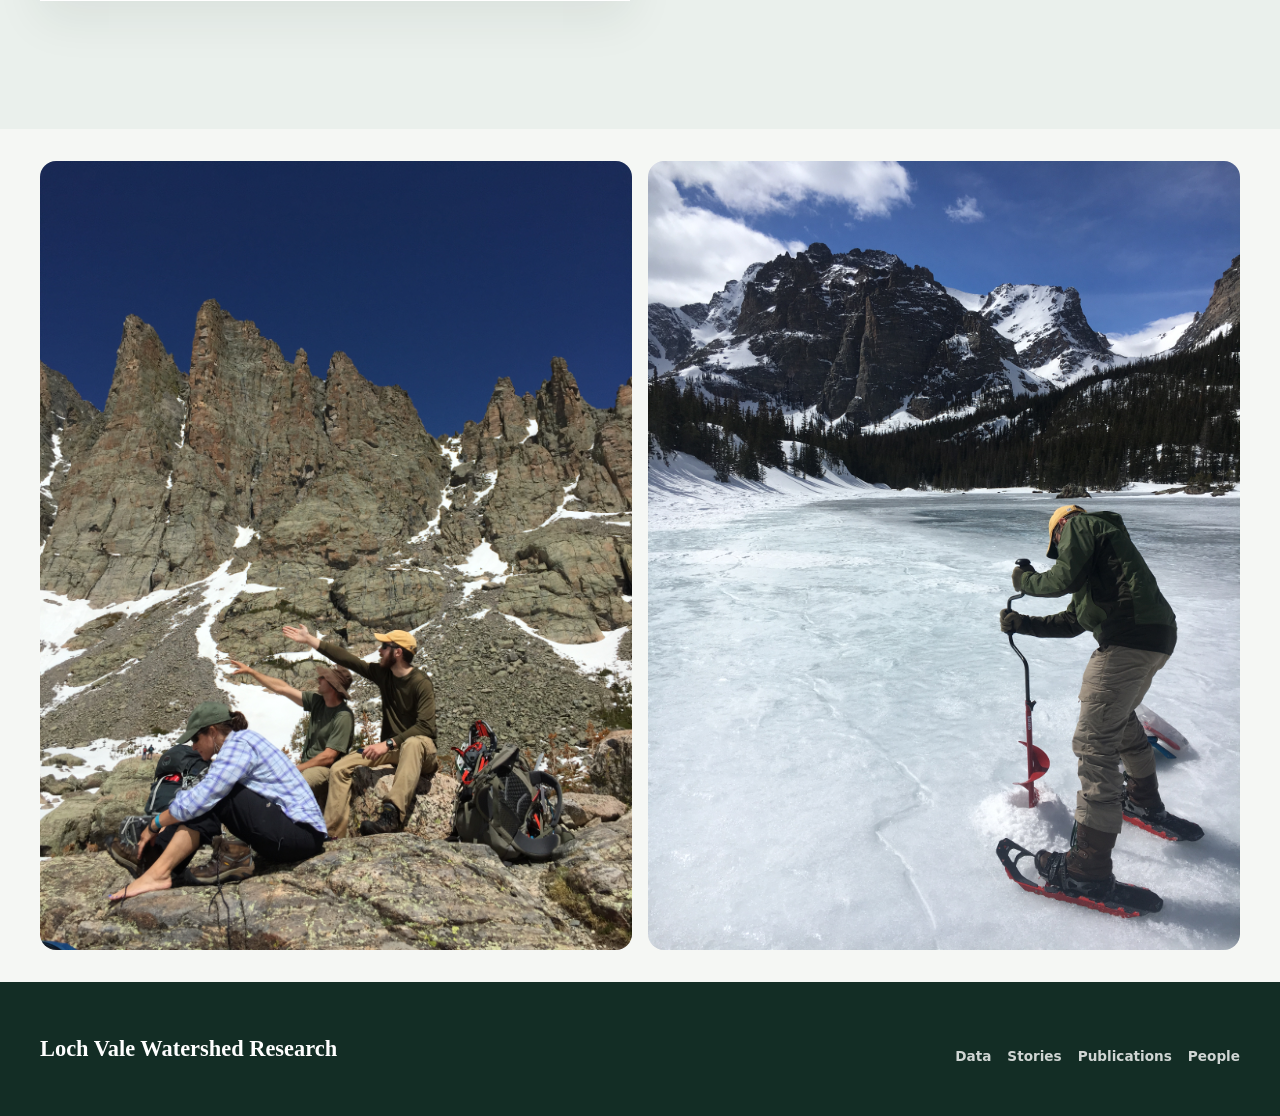
==== commit 8b8d8b19: "new styling for gallery, added link to data page, added new graph on stories page" ====
--- a/index.html
+++ b/index.html
@@ -66,8 +66,8 @@
 
             <figure class="home-hero__media">
                 <img
-                    src="images/loch.png"
-                    alt="Loch Vale surrounded by steep mountain terrain in Rocky Mountain National Park"
+                    src="images/PXL_20250820_210057028.jpg"
+                    alt="Mountain peaks reflected in water beside an alpine meadow in Loch Vale"
                 >
 
                 <figcaption>
--- a/style.css
+++ b/style.css
@@ -1754,17 +1754,29 @@
     margin: 0 auto 4rem;
 }
 
-.photo-gallery .photo-gallery__row {
+.photo-gallery__masonry {
+    column-count: 2;
+    column-gap: 1rem;
+}
+
+.photo-gallery__masonry figure {
+    display: inline-block;
     width: 100%;
-}
-
-.photo-gallery__row--portraits {
-    grid-template-columns: repeat(3, minmax(0, 1fr));
+    margin: 0 0 1rem;
+    break-inside: avoid;
+    vertical-align: top;
+}
+
+.photo-gallery__masonry img {
+    display: block;
+    width: 100%;
+    height: auto;
+    border-radius: var(--radius-medium);
 }
 
 @media (max-width: 600px) {
-    .photo-gallery__row--portraits {
-        grid-template-columns: 1fr;
+    .photo-gallery__masonry {
+        column-count: 1;
     }
 }
 
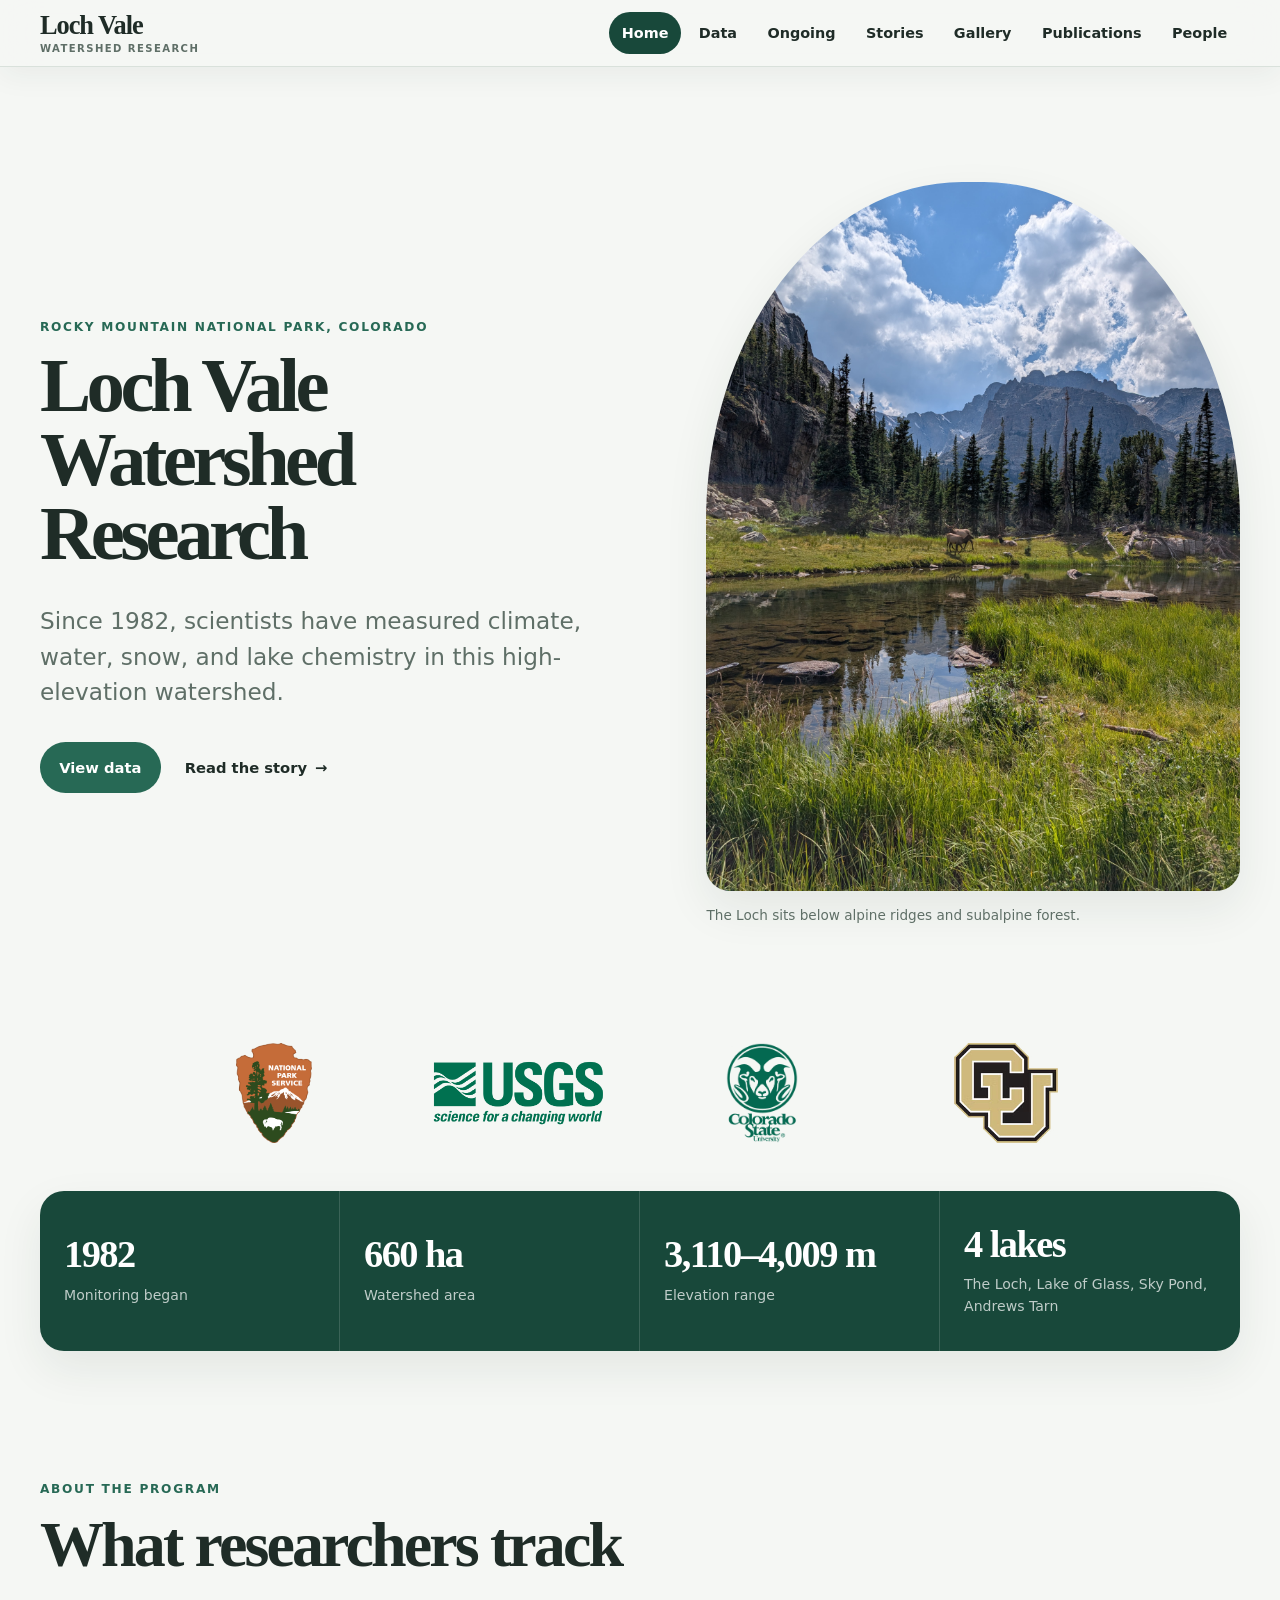
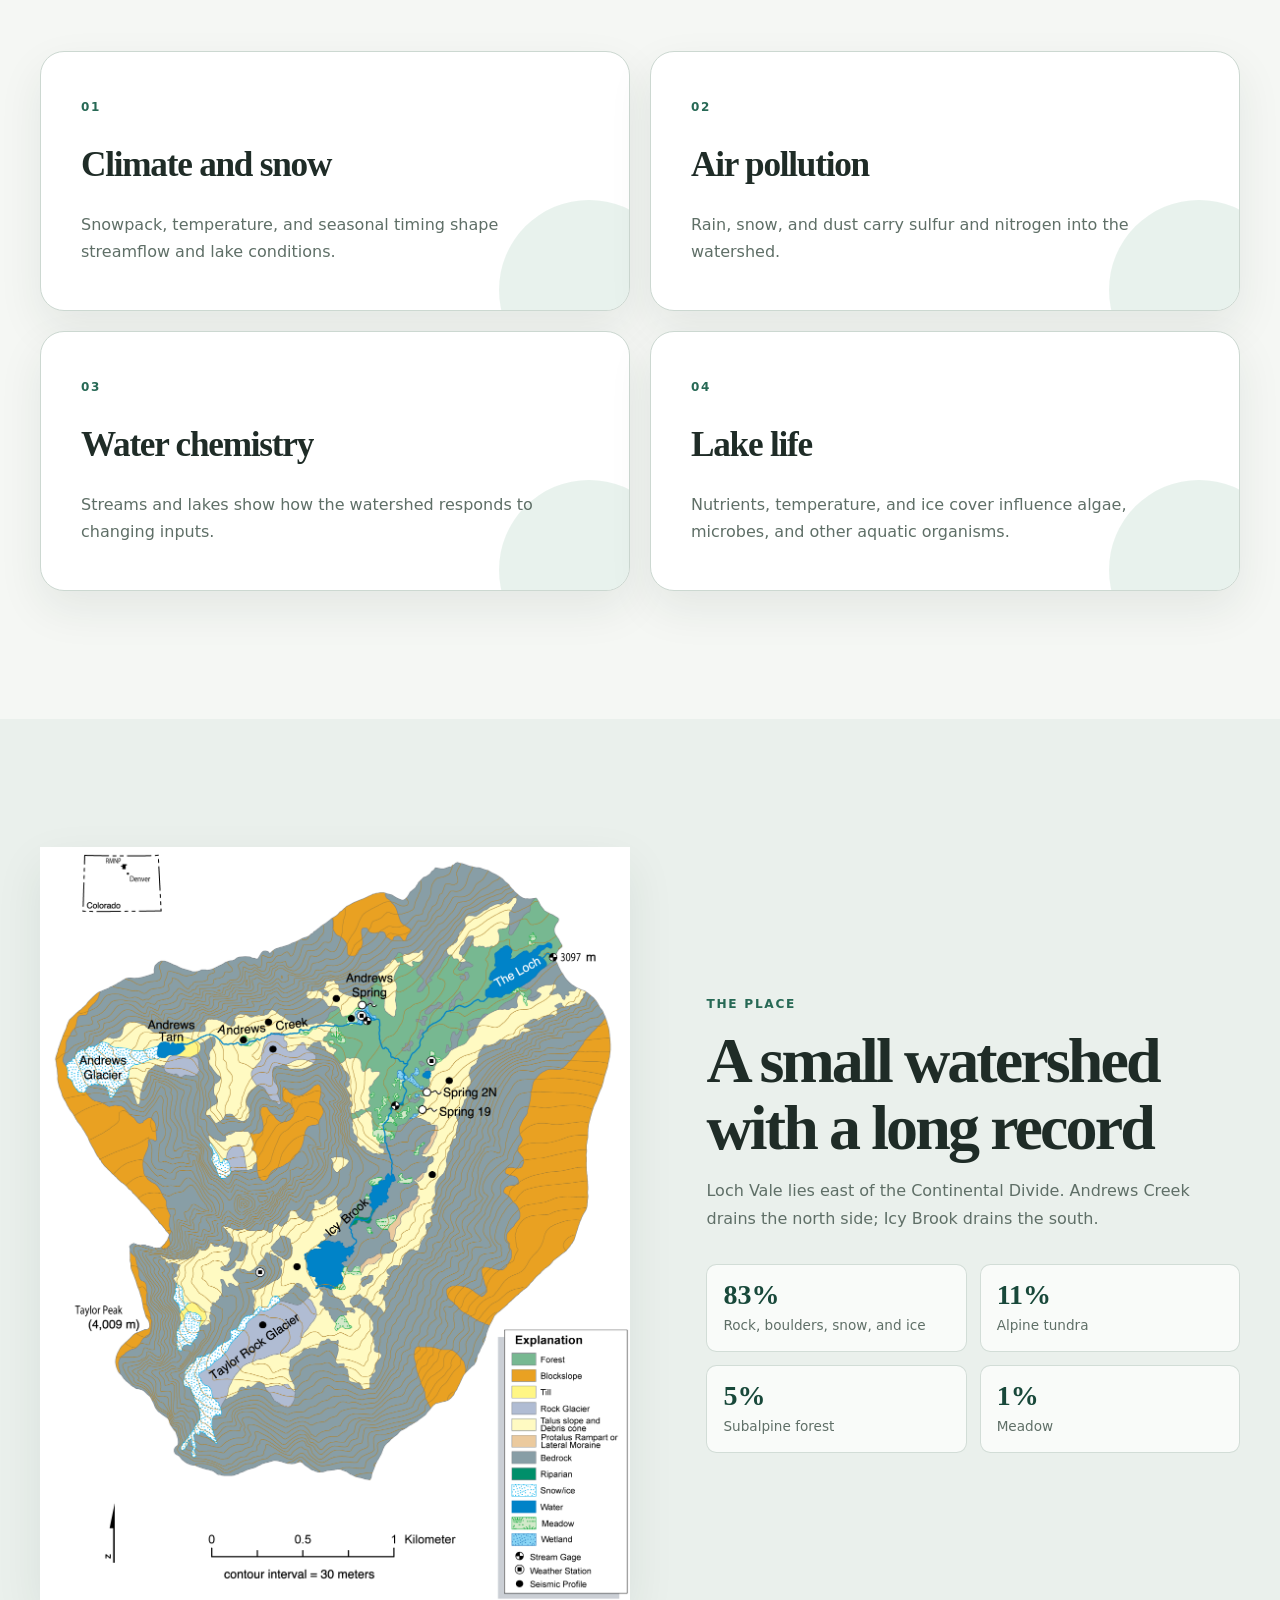
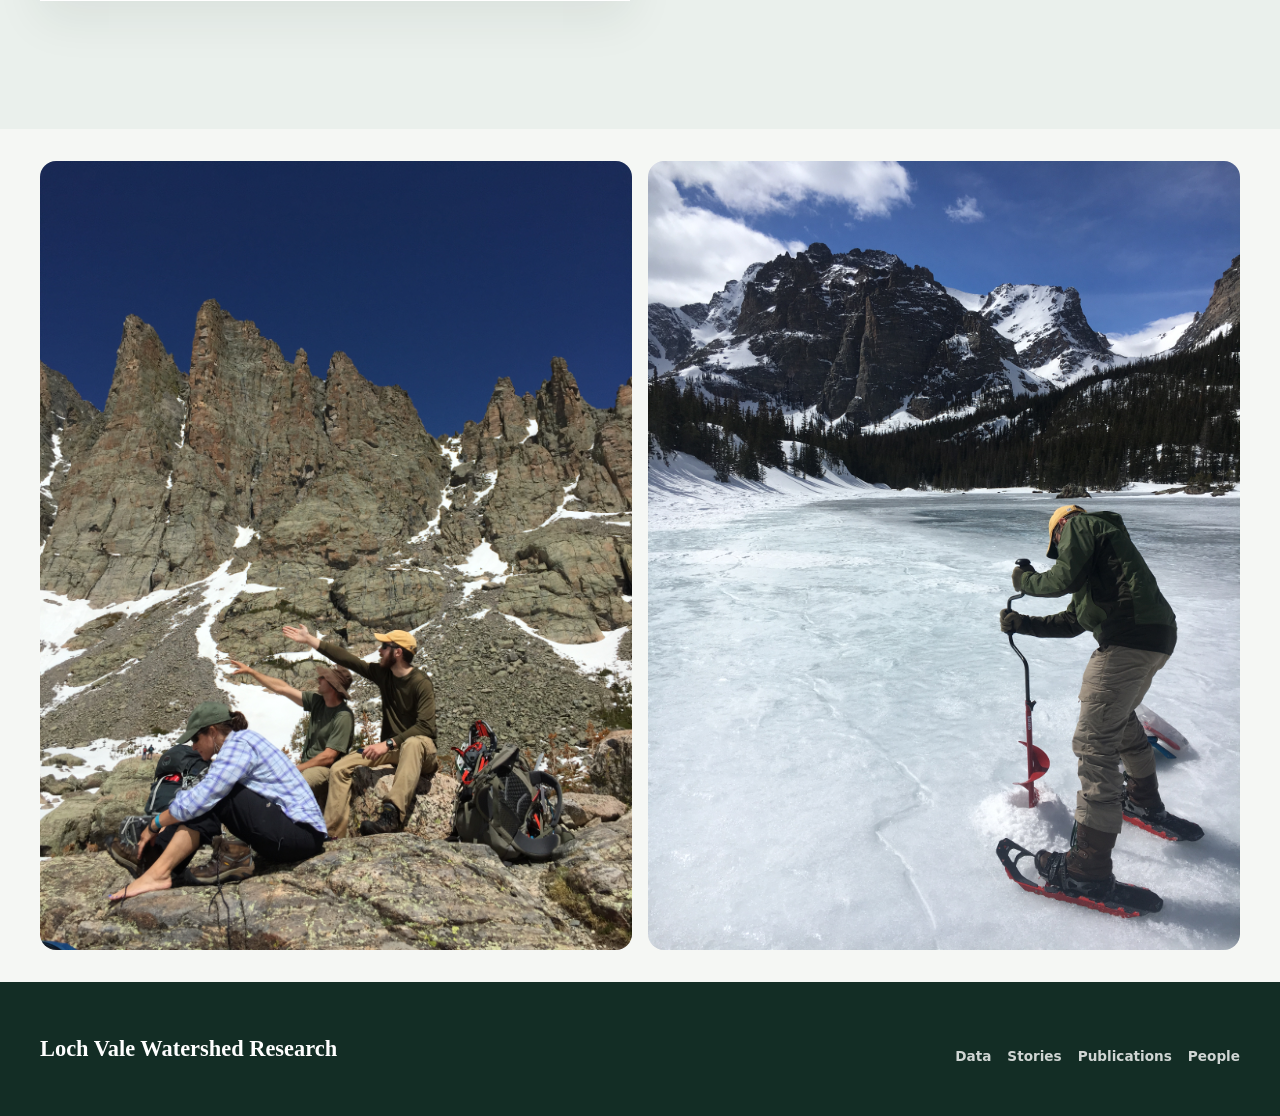
==== commit e09e03f5: "more mobile styling, removed links page" ====
--- a/index.html
+++ b/index.html
@@ -15,6 +15,7 @@
     <title>Loch Vale Watershed Research</title>
 
     <link rel="stylesheet" href="style.css?v=gallery-1">
+    <link rel="stylesheet" href="styles/home-mobile.css?v=1" media="(max-width: 760px)">
     <script src="scripts/navigation.js" defer></script>
 </head>
 
@@ -33,7 +34,6 @@
             <div class="site-nav__links" id="mobile-navigation">
                 <a class="nav-link nav-link--active" href="index.html" aria-current="page">Home</a>
                 <a class="nav-link" href="data.html">Data</a>
-                <a class="nav-link" href="links.html">Links</a>
                 <a class="nav-link" href="ongoing.html">Ongoing</a>
                 <a class="nav-link" href="stories.html">Stories</a>
                 <a class="nav-link" href="gallery.html">Gallery</a>
--- a/style.css
+++ b/style.css
@@ -1564,7 +1564,8 @@
 
 @media (max-width: 760px) {
     .site-header {
-        position: static;
+        position: sticky;
+        top: 0;
         padding-inline: 0.75rem;
     }
 
@@ -1584,7 +1585,8 @@
     }
 
     .navbar-container {
-        position: static;
+        position: sticky;
+        top: 0;
         flex-direction: column;
         align-items: flex-start;
     }
@@ -1829,6 +1831,13 @@
         border-top: 1px solid var(--color-border);
     }
 
+    .navigation-open #mobile-navigation {
+        max-height: calc(100vh - 110px);
+        max-height: calc(100dvh - 110px);
+        overflow-y: auto;
+        overscroll-behavior: contain;
+    }
+
     .navigation-open .nav-link {
         padding: 0.7rem 1rem;
     }
--- a/styles/home-mobile.css
+++ b/styles/home-mobile.css
@@ -0,0 +1,204 @@
+/* Homepage-only adjustments; loaded after the shared stylesheet. */
+@media (max-width: 760px) {
+    .home-hero__actions .button-link {
+        display: none;
+    }
+
+    .home-hero {
+        width: calc(100% - 2rem);
+        padding-block: 2rem;
+        gap: 1.5rem;
+    }
+
+    .home-hero .eyebrow {
+        max-width: 28ch;
+        margin-bottom: 1rem;
+        line-height: 1.5;
+    }
+
+    .home-hero__content h1 {
+        max-width: 15ch;
+        font-size: clamp(2.4rem, 10vw, 3.8rem);
+        line-height: 1.04;
+        letter-spacing: -0.045em;
+        text-wrap: balance;
+    }
+
+    .home-hero__intro {
+        margin-top: 1.25rem;
+        font-size: 1.05rem;
+    }
+
+    .home-hero__actions {
+        flex-direction: row;
+        align-items: center;
+        gap: 0.75rem 1.25rem;
+        margin-top: 1.25rem;
+    }
+
+    .home-hero__actions a {
+        display: inline-flex;
+        align-items: center;
+        min-height: 44px;
+    }
+
+    .home-hero__media {
+        margin: 0;
+    }
+
+    .home-hero__media img {
+        display: block;
+        min-height: 0;
+        height: auto;
+        max-height: 420px;
+        aspect-ratio: 4 / 3;
+        object-fit: cover;
+        object-position: center;
+        border-radius: var(--radius-medium);
+    }
+
+    .home-hero__media figcaption {
+        margin-top: 0.5rem;
+        font-size: 0.8rem;
+        line-height: 1.5;
+    }
+
+    .home-partners {
+        width: calc(100% - 2rem);
+        display: grid;
+        grid-template-columns: repeat(4, minmax(0, 1fr));
+        gap: 1rem;
+        margin-bottom: 2rem;
+    }
+
+    .home-partners img {
+        width: 100%;
+        height: 58px;
+    }
+
+    .home-stats {
+        width: calc(100% - 2rem);
+        grid-template-columns: repeat(2, minmax(0, 1fr));
+        border-radius: var(--radius-medium);
+    }
+
+    .home-stat {
+        min-height: 0;
+        padding: 1.25rem 1rem;
+        justify-content: flex-start;
+        border: 0;
+    }
+
+    .home-stat:nth-child(odd) {
+        border-right: 1px solid rgba(255, 255, 255, 0.15);
+    }
+
+    .home-stat:nth-child(-n + 2) {
+        border-bottom: 1px solid rgba(255, 255, 255, 0.15);
+    }
+
+    .home-stat__value {
+        font-size: clamp(1.25rem, 5.4vw, 2rem);
+        line-height: 1.15;
+    }
+
+    .home-stat__label {
+        margin-top: 0.5rem;
+        font-size: 0.8rem;
+    }
+
+    .home-section {
+        width: calc(100% - 2rem);
+        padding-block: 2.5rem;
+    }
+
+    .home-section__heading {
+        margin-bottom: 1.25rem;
+    }
+
+    .home-section .topic-card-grid {
+        gap: 0.75rem;
+    }
+
+    .home-section .topic-card {
+        min-height: 0;
+        padding: 1.25rem;
+        border-radius: var(--radius-medium);
+        box-shadow: none;
+    }
+
+    .home-section .topic-card::after {
+        display: none;
+    }
+
+    .home-section .topic-card h3 {
+        margin-top: 0.4rem;
+        font-size: 1.5rem;
+    }
+
+    .home-section .topic-card p {
+        margin-top: 0.6rem;
+        font-size: 0.95rem;
+    }
+
+    .home-section--landscape {
+        width: 100%;
+        padding-inline: 1rem;
+    }
+
+    .home-section .landscape-feature {
+        gap: 1.5rem;
+    }
+
+    .home-section .landscape-feature__content {
+        order: -1;
+    }
+
+    .home-section .landscape-feature__content h2 {
+        font-size: clamp(2rem, 8vw, 2.8rem);
+        text-wrap: balance;
+    }
+
+    .home-section .land-cover-list {
+        grid-template-columns: repeat(2, minmax(0, 1fr));
+        margin-top: 1.25rem;
+        gap: 0.6rem;
+    }
+
+    .home-section .land-cover-list div {
+        padding: 0.85rem;
+    }
+
+    .home-section .landscape-feature__media {
+        margin: 0;
+    }
+
+    main > .field-photo-row {
+        width: calc(100% - 2rem);
+        gap: 1rem;
+        margin-block: 1.5rem;
+    }
+
+    main > .field-photo-row figure {
+        margin: 0;
+    }
+
+    main > .field-photo-row img {
+        display: block;
+    }
+
+    .site-footer__inner {
+        gap: 1rem;
+    }
+
+    .site-footer__links {
+        flex-wrap: wrap;
+        gap: 0.5rem 1.25rem;
+    }
+
+    .site-footer__links a {
+        display: inline-flex;
+        align-items: center;
+        min-height: 44px;
+    }
+}
